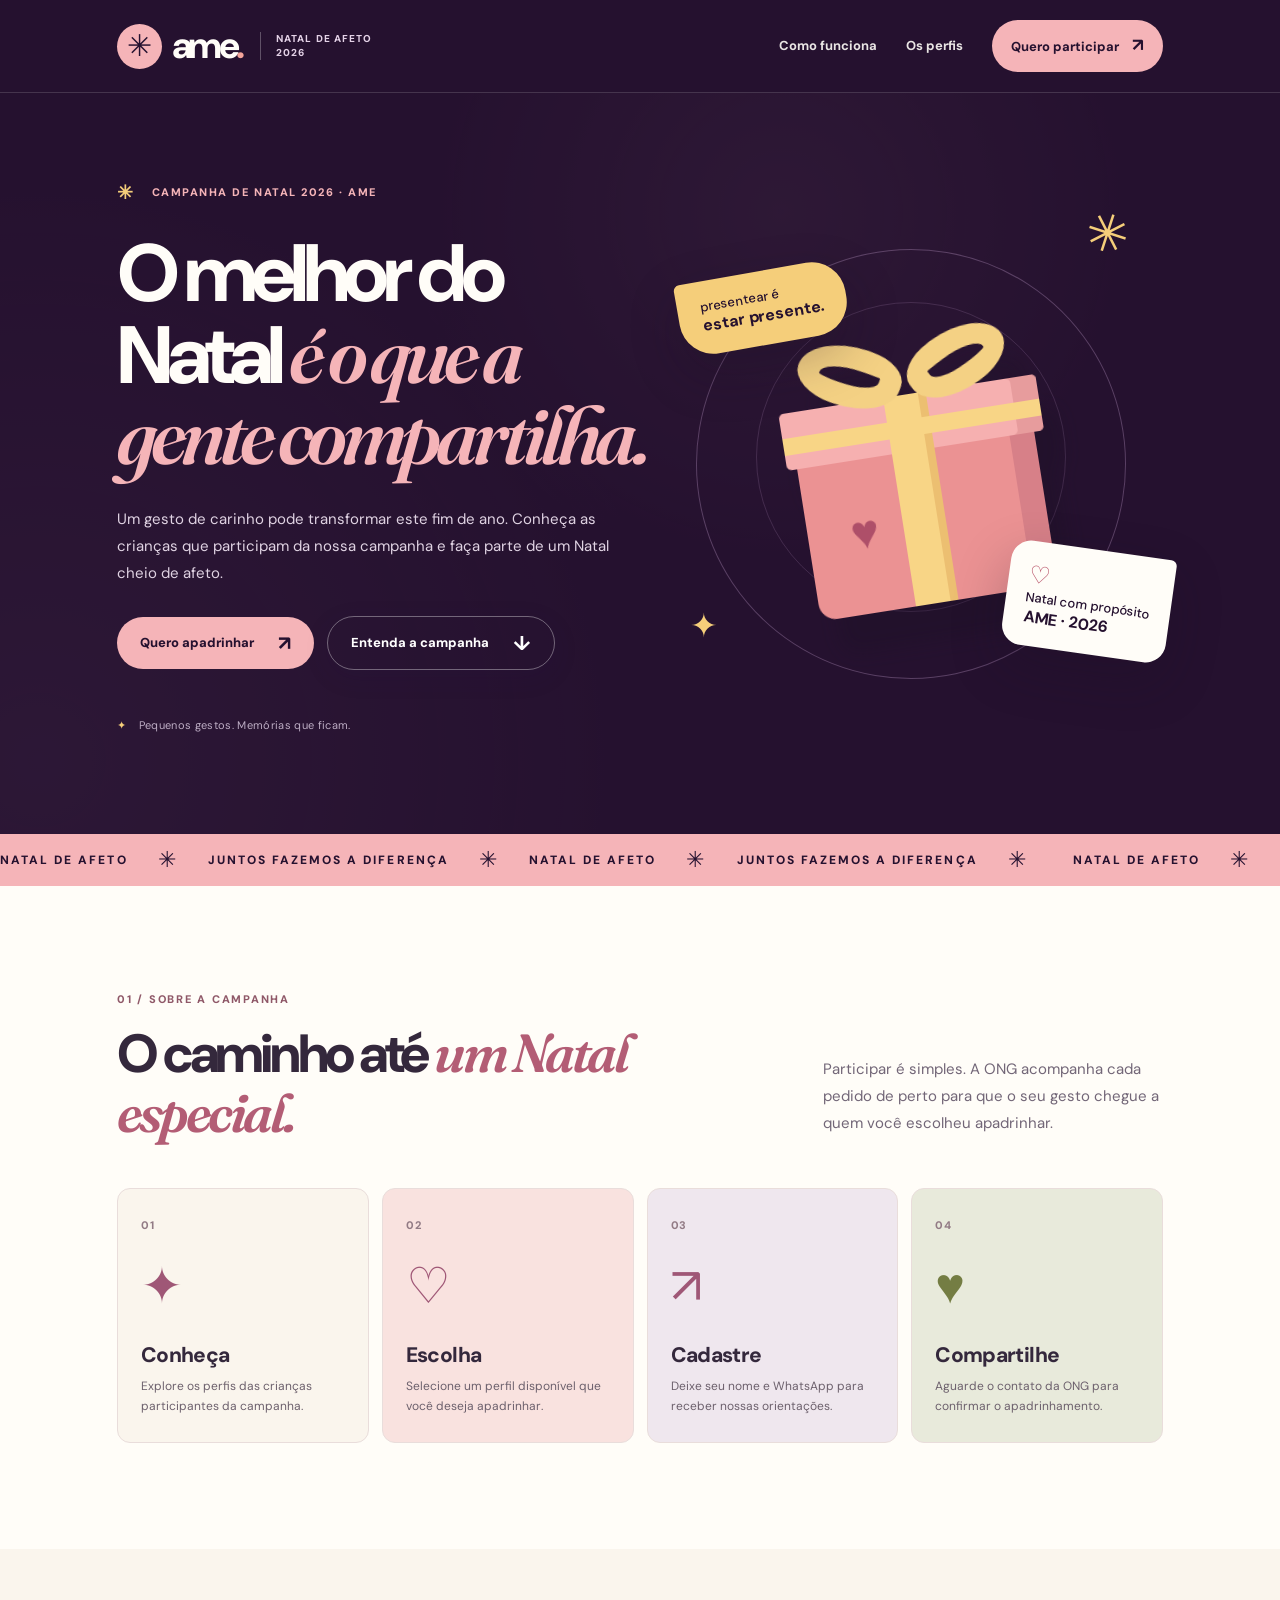
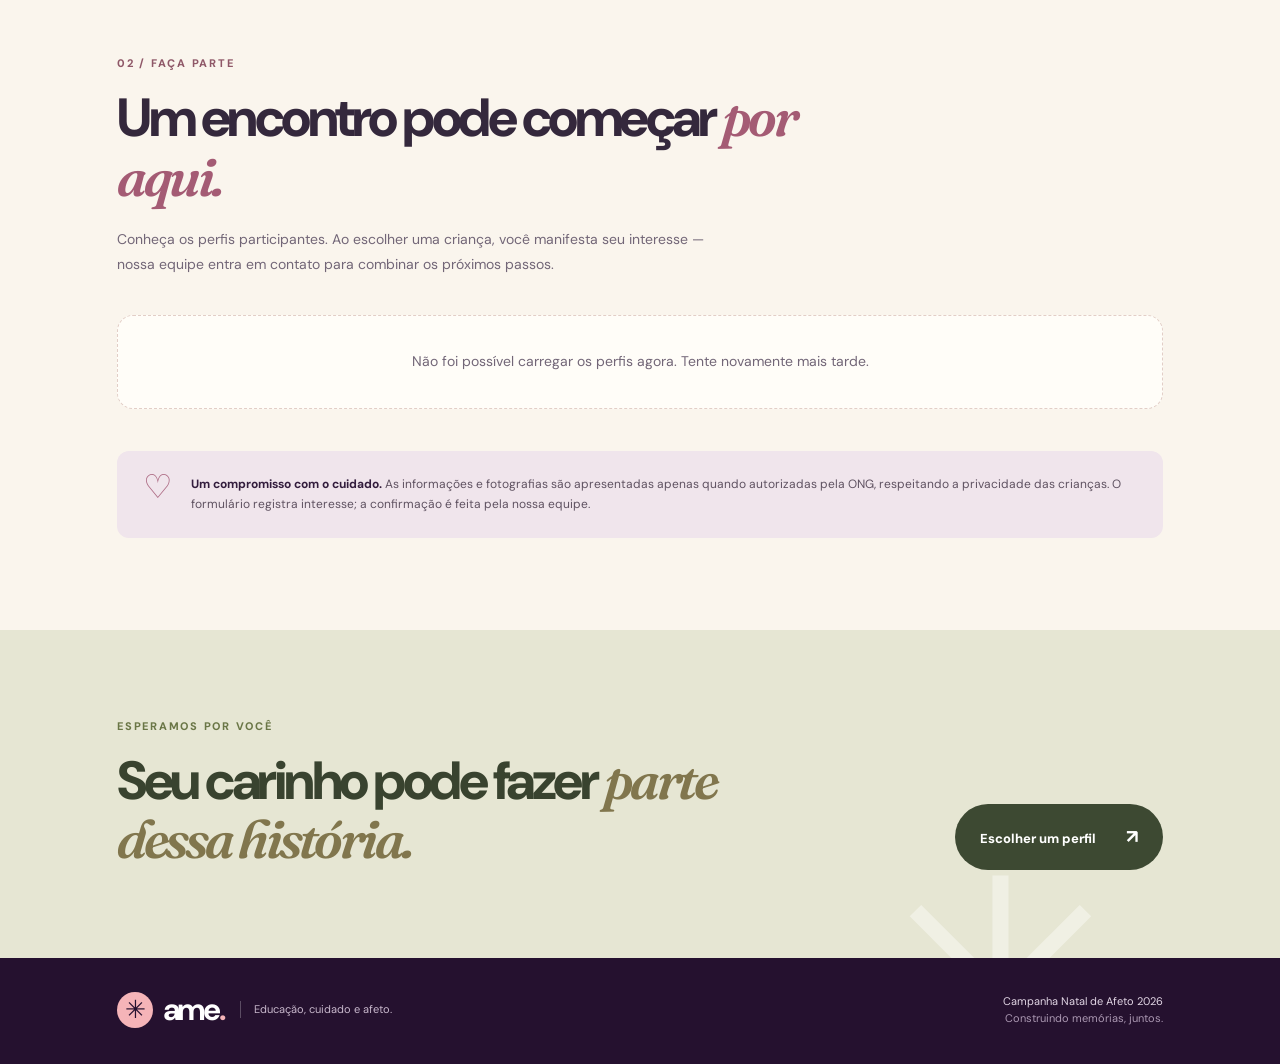
==== index.html @ 9835d344 "Renova visual da campanha de Natal e gestão de apadrinhamentos" ====
<!doctype html>
<html lang="pt-BR">
<head>
  <meta charset="utf-8">
  <meta name="viewport" content="width=device-width,initial-scale=1">
  <meta name="theme-color" content="#321c3c">
  <meta name="description" content="Natal de Afeto 2026 — conheça os perfis disponíveis e manifeste seu interesse em apadrinhar uma criança na campanha da AME.">
  <title>Natal de Afeto 2026 | AME</title>
  <style>
    :root{--purple:#7149a5;--purple-dark:#452577;--rose:#e2a7c4;--ink:#2c2336;--muted:#655e6d;--border:#e9e1ee;--surface:#fff;--bg:#faf7fc;--radius:20px}
    *{box-sizing:border-box} html{scroll-behavior:smooth} body{margin:0;background:var(--bg);color:var(--ink);font:16px/1.55 -apple-system,BlinkMacSystemFont,"Segoe UI",Arial,sans-serif}
    button,input{font:inherit} button{cursor:pointer} :focus-visible{outline:3px solid #f0a5cf;outline-offset:3px} .wrap{max-width:1110px;padding:0 22px;margin:auto}
    [hidden]{display:none!important}.profile-photo{width:100%;height:100%;object-fit:cover}.honeypot{position:absolute!important;left:-10000px!important;width:1px!important;height:1px!important;opacity:0!important}.captcha{margin:12px 0 16px}.consent{display:flex;gap:10px;align-items:flex-start;font-size:.83rem;line-height:1.4;color:var(--muted);margin:10px 0 16px}.consent input{margin-top:3px;accent-color:var(--purple)}.form-message{color:#92382f!important;font-weight:650}.success-message{color:#24613d!important;padding:18px;background:#e9f7ef;border-radius:12px}
    .hero{position:relative;overflow:hidden;color:#fff;background:linear-gradient(115deg,#503083 0%,#744cac 70%,#955fba 100%);padding:54px 0 58px}
    .hero:after{content:"";position:absolute;width:360px;height:360px;right:-110px;top:-130px;border:75px solid #ffffff14;border-radius:50%;pointer-events:none}
    .hero-inner{position:relative;z-index:1;display:flex;align-items:center;justify-content:space-between;gap:24px}
    .hero-copy{max-width:690px}.eyebrow{display:inline-flex;gap:8px;align-items:center;font-size:.82rem;letter-spacing:.08em;text-transform:uppercase;font-weight:750;color:#f2dff8}
    h1{font-size:clamp(2rem,5vw,3.7rem);letter-spacing:-.035em;line-height:1.07;margin:14px 0 20px;font-weight:800}
    .hero p{color:#f1e7f9;max-width:620px;margin:0 0 23px;font-size:1.04rem}
    .hero a{display:inline-block;padding:12px 22px;background:#fff;color:#60358d;text-decoration:none;font-weight:750;border-radius:30px;box-shadow:0 7px 24px #28104723}
    .hero-art{width:185px;height:185px;border:2px solid #ffffff35;flex:none;border-radius:50%;display:grid;place-items:center;background:#ffffff14}
    .hero-art svg{width:92px;height:92px;stroke:#fff;fill:none;stroke-width:1.7;stroke-linecap:round;stroke-linejoin:round}
    main{padding:42px 0 52px}.heading{display:flex;justify-content:space-between;align-items:end;gap:20px;margin-bottom:22px}
    h2{font-size:clamp(1.5rem,3vw,2.05rem);line-height:1.2;letter-spacing:-.025em;margin:0 0 8px}
    .subtitle{color:var(--muted);margin:0;max-width:670px}.stats{display:flex;gap:12px;flex-wrap:wrap}
    .stat{background:#fff;border:1px solid var(--border);padding:12px 17px;border-radius:15px;min-width:97px;text-align:center}
    .stat strong{font-size:1.45rem;line-height:1.2;display:block;color:var(--purple-dark)}.stat span{font-size:.75rem;color:var(--muted)}
    .filters{display:flex;gap:9px;flex-wrap:wrap;align-items:center;padding:0 0 24px}.filter{border:1px solid #ded0e7;color:#5c4c69;background:#fff;border-radius:30px;padding:9px 16px;font-weight:650;font-size:.9rem}
    .filter[aria-pressed="true"]{color:#fff;background:var(--purple);border-color:var(--purple)} .count{margin-left:auto;font-size:.85rem;color:var(--muted)}
    .grid{display:grid;grid-template-columns:repeat(3,minmax(0,1fr));gap:20px}
    .card{background:#fff;border:1px solid var(--border);border-radius:var(--radius);overflow:hidden;box-shadow:0 7px 20px #39224509;display:flex;flex-direction:column}
    .photo{height:190px;position:relative;background:linear-gradient(140deg,#f8e7f2,#e4d8f3);display:grid;place-items:center}
    .photo:nth-child(3n){background:#f5e2ed}
    .photo svg{height:106px;width:106px;stroke:#bea8d5;fill:none;stroke-width:1.2;stroke-linecap:round}
    .photo .placeholder{position:absolute;bottom:12px;left:14px;color:#624880;font-size:.72rem;background:#ffffffda;border-radius:20px;padding:5px 11px}
    .photo .tag{position:absolute;right:12px;top:12px}
    .tag{display:inline-block;font-size:.76rem;font-weight:750;border-radius:22px;padding:5px 11px;background:#e9f7ee;color:#277347}
    .tag.contact{background:#fff0d2;color:#8b620d}.tag.sponsored{background:#efe6f7;color:#6e4893}
    .info{padding:20px;display:flex;flex-direction:column;flex:1}
    .info h3{font-size:1.17rem;margin:0 0 4px}.age{color:var(--muted);font-size:.9rem;margin:0 0 14px}
    .details{display:grid;grid-template-columns:1fr 1fr;gap:10px;border-top:1px solid var(--border);padding:15px 0 18px;font-size:.87rem;color:var(--muted)}
    .details strong{display:block;color:var(--ink);font-size:.96rem}
    .cta{margin-top:auto;border:0;border-radius:12px;background:var(--purple);color:#fff;font-weight:750;padding:12px 14px;text-align:center;width:100%}
    .cta:disabled{background:#ece9ef;color:#817987;cursor:not-allowed}
    .empty{grid-column:1/-1;text-align:center;background:#fff;border:1px dashed #d9c5e4;padding:32px;border-radius:16px;color:var(--muted)}
    .note{margin-top:26px;padding:16px 20px;background:#f3ecf9;border:1px solid #e3d2ef;border-radius:14px;color:#614976;font-size:.9rem}
    footer{text-align:center;color:#746c79;font-size:.83rem;padding:0 0 35px}
    dialog{border:0;border-radius:22px;padding:0;max-width:min(94vw,480px);width:100%;box-shadow:0 26px 80px #1d12294d}
    dialog::backdrop{background:#261d37ad}.modal-body{padding:30px}.modal-head{display:flex;align-items:start;justify-content:space-between;gap:12px}
    .modal-head h2{font-size:1.55rem}.close{border:0;background:#f2edf5;color:#624c73;width:34px;height:34px;border-radius:50%;font-size:1.3rem}
    .modal-body p{color:var(--muted);font-size:.95rem;margin:10px 0 18px}.field{display:block;font-size:.87rem;font-weight:700;margin-bottom:13px}
    .field input{margin-top:5px;display:block;width:100%;border:1px solid #ddd3e4;border-radius:10px;padding:11px 12px;background:#f7f5f8}
    .field input:disabled{cursor:not-allowed}.disclaimer{padding:12px;background:#fff5de;color:#795815;border-radius:9px;font-size:.85rem}
    @media(max-width:850px){.grid{grid-template-columns:repeat(2,minmax(0,1fr))}.heading{align-items:start;flex-direction:column}.hero-art{width:130px;height:130px}.hero-art svg{width:72px;height:72px}}
    @media(max-width:540px){.wrap{padding:0 16px}.hero{padding:42px 0}.hero-art{display:none}.grid{grid-template-columns:1fr;gap:15px}main{padding:30px 0}.photo{height:195px}.filters{gap:7px}.filter{padding:8px 12px;font-size:.82rem}.count{width:100%;margin:0}.stat{flex:1} .modal-body{padding:20px}}
  </style>
  <link rel="preconnect" href="https://fonts.googleapis.com">
  <link rel="preconnect" href="https://fonts.gstatic.com" crossorigin>
  <link href="https://fonts.googleapis.com/css2?family=DM+Sans:wght@400;500;600;700;800&family=Fraunces:opsz,wght,SOFT,WONK@9..144,600,20,1;9..144,700,20,1&display=swap" rel="stylesheet">
  <link rel="stylesheet" href="./styles/campaign.css">
</head>
<body>
  <nav class="site-nav" aria-label="Navegação da campanha">
    <div class="wrap nav-inner">
      <a class="brand-link" href="#inicio" aria-label="AME — início da campanha"><span class="brand-symbol" aria-hidden="true">✳</span><span class="brand-wordmark">ame<span class="brand-dot">.</span></span><span class="brand-caption">Natal de Afeto<br>2026</span></a>
      <div class="nav-links"><a href="#como-funciona">Como funciona</a><a href="#perfis">Os perfis</a><a class="nav-action" href="#perfis">Quero participar <span aria-hidden="true">↗</span></a></div>
    </div>
  </nav>
  <header class="hero" id="inicio">
    <div class="wrap hero-inner">
      <div class="hero-copy">
        <span class="eyebrow"><span class="eyebrow-star" aria-hidden="true">✳</span> Campanha de Natal 2026 · AME</span>
        <h1>O melhor do Natal <em>é o que a gente compartilha.</em></h1>
        <p>Um gesto de carinho pode transformar este fim de ano. Conheça as crianças que participam da nossa campanha e faça parte de um Natal cheio de afeto.</p>
        <div class="hero-actions"><a class="hero-primary" href="#perfis">Quero apadrinhar <span aria-hidden="true">↗</span></a><a class="hero-secondary" href="#como-funciona">Entenda a campanha <span aria-hidden="true">↓</span></a></div>
        <div class="hero-caption"><span class="sparkle" aria-hidden="true">✦</span> Pequenos gestos. Memórias que ficam.</div>
      </div>
      <div class="hero-scene" aria-hidden="true">
        <div class="orbit orbit-one"></div><div class="orbit orbit-two"></div>
        <span class="scene-star star-one">✳</span><span class="scene-star star-two">✦</span><span class="scene-star star-three">✳</span>
        <div class="scene-sticker sticker-top">presentear é<br><strong>estar presente.</strong></div>
        <div class="gift"><div class="gift-lid"></div><div class="gift-box"></div><div class="gift-ribbon-vertical"></div><div class="gift-ribbon-horizontal"></div><div class="gift-bow bow-left"></div><div class="gift-bow bow-right"></div><div class="gift-heart">♥</div></div>
        <div class="scene-sticker sticker-bottom"><span>♡</span> Natal com propósito<br><strong>AME · 2026</strong></div>
      </div>
    </div>
  </header>

  <div class="ribbon" aria-label="Natal de afeto — juntos fazemos a diferença"><div class="ribbon-track" aria-hidden="true"><span>NATAL DE AFETO <b>✳</b> JUNTOS FAZEMOS A DIFERENÇA <b>✳</b> NATAL DE AFETO <b>✳</b> JUNTOS FAZEMOS A DIFERENÇA <b>✳</b></span><span>NATAL DE AFETO <b>✳</b> JUNTOS FAZEMOS A DIFERENÇA <b>✳</b> NATAL DE AFETO <b>✳</b> JUNTOS FAZEMOS A DIFERENÇA <b>✳</b></span></div></div>

  <section class="how-section" id="como-funciona" aria-labelledby="how-title">
    <div class="wrap">
      <div class="how-head"><div><span class="section-kicker">01 / SOBRE A CAMPANHA</span><h2 id="how-title">O caminho até <em>um Natal especial.</em></h2></div><p>Participar é simples. A ONG acompanha cada pedido de perto para que o seu gesto chegue a quem você escolheu apadrinhar.</p></div>
      <div class="steps">
        <article class="step"><span class="step-num">01</span><span class="step-illustration" aria-hidden="true">✦</span><h3>Conheça</h3><p>Explore os perfis das crianças participantes da campanha.</p></article>
        <article class="step"><span class="step-num">02</span><span class="step-illustration" aria-hidden="true">♡</span><h3>Escolha</h3><p>Selecione um perfil disponível que você deseja apadrinhar.</p></article>
        <article class="step"><span class="step-num">03</span><span class="step-illustration" aria-hidden="true">↗</span><h3>Cadastre</h3><p>Deixe seu nome e WhatsApp para receber nossas orientações.</p></article>
        <article class="step"><span class="step-num">04</span><span class="step-illustration" aria-hidden="true">♥</span><h3>Compartilhe</h3><p>Aguarde o contato da ONG para confirmar o apadrinhamento.</p></article>
      </div>
    </div>
  </section>

  <main class="gallery-section" id="perfis">
    <div class="wrap">
    <span class="section-kicker">02 / FAÇA PARTE</span>
    <div class="heading">
      <div>
        <h2>Um encontro pode começar <em>por aqui.</em></h2>
        <p class="subtitle">Conheça os perfis participantes. Ao escolher uma criança, você manifesta seu interesse — nossa equipe entra em contato para combinar os próximos passos.</p>
      </div>
      <div class="stats" id="stats" aria-label="Resumo dos perfis" hidden>
        <div class="stat"><strong id="total">0</strong><span>Perfis</span></div>
        <div class="stat"><strong id="available">0</strong><span>Disponíveis</span></div>
        <div class="stat"><strong id="sponsored">0</strong><span>Apadrinhados</span></div>
      </div>
    </div>
    <nav class="filters" id="filters" aria-label="Filtrar perfis" hidden>
      <button class="filter" type="button" data-filter="todos" aria-pressed="true">Todos</button>
      <button class="filter" type="button" data-filter="disponivel" aria-pressed="false">Disponíveis</button>
      <button class="filter" type="button" data-filter="em_contato" aria-pressed="false">Em contato</button>
      <button class="filter" type="button" data-filter="confirmado" aria-pressed="false">Apadrinhados</button>
      <span class="count" id="result-count" aria-live="polite"></span>
    </nav>
    <div id="status-area" class="empty" role="status" aria-live="polite">Estamos organizando os perfis para a campanha de apadrinhamento.</div>
    <div class="grid" id="cards" aria-live="polite"></div>
    <div class="note"><span class="note-icon" aria-hidden="true">♡</span><div><strong>Um compromisso com o cuidado.</strong><span> As informações e fotografias são apresentadas apenas quando autorizadas pela ONG, respeitando a privacidade das crianças. O formulário registra interesse; a confirmação é feita pela nossa equipe.</span></div></div>
    </div>
  </main>
  <section class="closing"><div class="wrap closing-inner"><div><span class="section-kicker">ESPERAMOS POR VOCÊ</span><h2>Seu carinho pode fazer <em>parte dessa história.</em></h2></div><a href="#perfis">Escolher um perfil <span aria-hidden="true">↗</span></a></div><span class="closing-star" aria-hidden="true">✳</span></section>
  <footer><div class="wrap footer-inner"><div class="footer-brand"><span class="brand-symbol" aria-hidden="true">✳</span><strong>ame<span>.</span></strong><small>Educação, cuidado e afeto.</small></div><p>Campanha Natal de Afeto 2026<br><span>Construindo memórias, juntos.</span></p></div></footer>

  <dialog id="interest" aria-labelledby="dialog-title">
    <form class="modal-body" id="form-interest">
      <div class="modal-head">
        <h2 id="dialog-title">Quero apadrinhar</h2>
        <button type="button" class="close" id="close-dialog" aria-label="Fechar">×</button>
      </div>
      <p id="chosen-profile"></p>
      <p class="modal-instruction">Deixe seus dados para que nossa equipe converse com você sobre os próximos passos. É rapidinho!</p>
      <label class="field">Nome completo
        <input id="field-name" name="nome" type="text" maxlength="120" autocomplete="name" required>
      </label>
      <label class="field">WhatsApp com DDD
        <input id="field-phone" name="telefone" type="tel" maxlength="22" autocomplete="tel" placeholder="(00) 00000-0000" required>
      </label>
      <label class="consent">
        <input id="field-consent" type="checkbox" required>
        <span>Autorizo a ONG a utilizar meus dados de contato exclusivamente para dar continuidade ao meu interesse no apadrinhamento, conforme o aviso de privacidade da campanha.</span>
      </label>
      <input type="text" id="field-trap" name="website" class="honeypot" tabindex="-1" autocomplete="off" aria-hidden="true">
      <div id="turnstile-container" class="captcha" aria-label="Verificação de segurança"></div>
      <p class="form-message" id="form-message" role="status" aria-live="polite"></p>
      <button class="cta" type="submit" id="submit-interest">Registrar meu interesse <span aria-hidden="true">↗</span></button>
    </form>
  </dialog>
  <script src="./js/config.js"></script>
  <script src="https://challenges.cloudflare.com/turnstile/v0/api.js?render=explicit" async defer></script>
  <script>
    'use strict';
    const config=window.CAMPANHA_CONFIG || {};
    const endpoint=config.publicEndpointEnabled===true && typeof config.publicEndpoint==='string' ?
      config.publicEndpoint : null;
    const categories={disponivel:'Disponível',em_contato:'Em contato',confirmado:'Apadrinhado'};
    const cards=document.getElementById('cards');
    const statusArea=document.getElementById('status-area');
    const dialog=document.getElementById('interest');
    const form=document.getElementById('form-interest');
    const formMessage=document.getElementById('form-message');
    let perfis=[];
    let selectedProfile=null;
    let activeFilter='todos';
    let captchaToken='';
    let captchaWidgetId=null;
    function prepareCaptcha(){
      if(!config.turnstileSiteKey || !window.turnstile){
        formMessage.textContent='A validação de segurança está em preparação. Tente novamente mais tarde.';
        return;
      }
      captchaToken='';
      if(captchaWidgetId!==null){
        window.turnstile.reset(captchaWidgetId);
        return;
      }
      captchaWidgetId=window.turnstile.render('#turnstile-container',{
        sitekey:config.turnstileSiteKey,
        action:'apadrinhar',
        callback:function(token){captchaToken=token;formMessage.textContent='';},
        'expired-callback':function(){captchaToken='';},
        'error-callback':function(){captchaToken='';}
      });
    }
    const silhouette='<svg viewBox="0 0 100 100" aria-hidden="true"><circle cx="50" cy="33" r="17"></circle><path d="M18 88c1-20 13-33 32-33s31 13 32 33"></path></svg>';

    function showStatus(message){
      statusArea.textContent=message;
      statusArea.hidden=false;
    }
    function makeElement(tag, className, text){
      const el=document.createElement(tag);
      if(className)el.className=className;
      if(text!==undefined)el.textContent=String(text);
      return el;
    }
    function makeCard(profile){
      const card=makeElement('article','card');
      const image=makeElement('div','photo');
      if(profile.foto_url && /^https:\/\//.test(profile.foto_url)){
        const img=document.createElement('img');
        img.src=profile.foto_url;
        img.alt='Imagem autorizada do '+(profile.nome_exibicao||'perfil');
        img.loading='lazy';
        img.referrerPolicy='no-referrer';
        img.className='profile-photo';
        img.addEventListener('error',function(){img.remove(); image.insertAdjacentHTML('afterbegin',silhouette);});
        image.appendChild(img);
      }else{
        image.innerHTML=silhouette;
      }
      const status=makeElement('span','tag '+(profile.situacao==='em_contato'?'contact':profile.situacao==='confirmado'?'sponsored':''),categories[profile.situacao]);
      image.appendChild(status);
      const content=makeElement('div','info');
      content.appendChild(makeElement('h3','',profile.nome_exibicao || 'Perfil '+profile.codigo));
      content.appendChild(makeElement('p','age',profile.idade+' anos'));
      const details=makeElement('div','details');
      const roupa=makeElement('div','','Roupa');
      roupa.appendChild(makeElement('strong','','Tamanho '+profile.tamanho_roupa));
      const calcado=makeElement('div','','Calçado');
      calcado.appendChild(makeElement('strong','','Nº '+profile.tamanho_calcado));
      details.append(roupa,calcado);
      content.appendChild(details);
      const button=makeElement('button','cta',profile.situacao==='disponivel'?'Quero apadrinhar':'Indisponível no momento');
      button.type='button';
      if(profile.situacao==='disponivel' && !config.submissionsEnabled){button.textContent='Apadrinhamento em breve';}
      button.disabled=profile.situacao!=='disponivel' || !config.submissionsEnabled;
      button.addEventListener('click',function(){
        selectedProfile=profile;
        document.getElementById('chosen-profile').textContent='Você selecionou '+(profile.nome_exibicao || 'o perfil '+profile.codigo)+'.';
        form.reset();
        formMessage.textContent='';
        formMessage.classList.remove('success-message');
        const submit=document.getElementById('submit-interest');
        submit.disabled=false;
        submit.textContent='Enviar interesse';
        dialog.showModal();
        prepareCaptcha();
      });
      content.appendChild(button);
      card.append(image,content);
      return card;
    }
    function render(){
      cards.replaceChildren();
      const visible=activeFilter==='todos'?perfis:perfis.filter(function(profile){return profile.situacao===activeFilter;});
      visible.forEach(function(profile){cards.appendChild(makeCard(profile));});
      if(!visible.length)cards.appendChild(makeElement('p','empty','Nenhum perfil encontrado nesta categoria.'));
      document.getElementById('result-count').textContent=visible.length+' perfil(is) exibido(s)';
    }
    async function loadProfiles(){
      if(!endpoint){
        showStatus('Estamos organizando os perfis para a campanha de apadrinhamento.');
        return;
      }
      showStatus('Carregando perfis disponíveis...');
      try{
        const response=await fetch(endpoint,{method:'GET',cache:'no-store',credentials:'omit'});
        if(!response.ok)throw Error('Servidor indisponível');
        const payload=await response.json();
        if(!payload || !Array.isArray(payload.perfis))throw Error('Resposta inválida');
        perfis=payload.perfis.filter(function(profile){
          return profile && typeof profile.id==='string' && categories[profile.situacao] &&
            Number.isInteger(profile.idade) && profile.idade>=0 && profile.idade<19;
        });
        if(!perfis.length){
          document.getElementById('stats').hidden=true;
          document.getElementById('filters').hidden=true;
          cards.replaceChildren();
          showStatus('Estamos preparando os perfis para apadrinhamento. Em breve você poderá conhecer as crianças participantes.');
          return;
        }
        document.getElementById('total').textContent=perfis.length;
        document.getElementById('available').textContent=perfis.filter(p=>p.situacao==='disponivel').length;
        document.getElementById('sponsored').textContent=perfis.filter(p=>p.situacao==='confirmado').length;
        document.getElementById('stats').hidden=false;
        document.getElementById('filters').hidden=false;
        statusArea.hidden=true;
        render();
      }catch(err){
        console.error('Falha ao carregar a campanha',err);
        showStatus('Não foi possível carregar os perfis agora. Tente novamente mais tarde.');
      }
    }
    document.querySelectorAll('[data-filter]').forEach(function(button){
      button.addEventListener('click',function(){
        activeFilter=button.dataset.filter;
        document.querySelectorAll('[data-filter]').forEach(b=>b.setAttribute('aria-pressed',String(b===button)));
        render();
      });
    });
    document.getElementById('close-dialog').addEventListener('click',function(){dialog.close();});
    dialog.addEventListener('click',function(event){if(event.target===dialog)dialog.close();});
    form.addEventListener('submit',async function(event){
      event.preventDefault();
      if(!selectedProfile || !endpoint || config.submissionsEnabled!==true || !form.reportValidity())return;
      const nome=document.getElementById('field-name').value.trim();
      const telefone=document.getElementById('field-phone').value.trim();
      const email='';
      if(!captchaToken){formMessage.textContent='Conclua a verificação de segurança antes de enviar.';return;}
      if(nome.length<3 || telefone.replace(/\D/g,'').length<10 || !document.getElementById('field-consent').checked){
        formMessage.textContent='Confira seu nome, telefone e a autorização de contato.';
        return;
      }
      const submit=document.getElementById('submit-interest');
      submit.disabled=true;
      submit.textContent='Enviando...';
      formMessage.textContent='';
      try{
        const response=await fetch(endpoint,{
          method:'POST',headers:{'Content-Type':'application/json'},
          credentials:'omit',
          body:JSON.stringify({acao:'solicitar',crianca_id:selectedProfile.id,nome,telefone,email,autorizou_contato:true,turnstile_token:captchaToken,website:document.getElementById('field-trap').value})
        });
        const result=await response.json();
        if(!response.ok || result.sucesso!==true){
          throw Error(result.mensagem || 'Não foi possível enviar a solicitação.');
        }
        form.reset();
        formMessage.classList.add('success-message');
        formMessage.textContent='Recebemos seu interesse! A equipe da ONG entrará em contato pelo telefone informado.';
        selectedProfile=null;
        await loadProfiles();
      }catch(error){
        captchaToken='';
        if(captchaWidgetId!==null && window.turnstile)window.turnstile.reset(captchaWidgetId);
        formMessage.textContent=error.message || 'Não foi possível enviar sua solicitação. Tente novamente.';
      }finally{
        submit.disabled=selectedProfile===null;
        submit.textContent=selectedProfile===null?'Solicitação enviada':'Enviar interesse';
      }
    });
    loadProfiles();
  </script>
</body>
</html>
---- styles/campaign.css ----
/* Natal de Afeto — visual público. A lógica de cadastro permanece no HTML. */
:root {
  --plum: #331d3d;
  --plum-deep: #25112f;
  --cream: #faf5ed;
  --paper: #fffdf8;
  --pink: #f5b4b8;
  --coral: #f4a49a;
  --gold: #f5ce7a;
  --olive: #a9ac74;
  --ink: #34283c;
  --muted: #726677;
  --border: #e7dcd8;
  --purple: #674783;
}
* { box-sizing: border-box; }
html { scroll-behavior: smooth; scroll-padding-top: 90px; }
body { background: var(--cream); color: var(--ink); font-family: 'DM Sans', Arial, sans-serif; font-size: 16px; line-height: 1.55; }
body:has(dialog[open]) { overflow: hidden; }
a { color: inherit; }
.wrap { width: min(100%, 1240px); margin-inline: auto; padding-inline: 32px; }
:focus-visible { outline: 3px solid var(--coral); outline-offset: 4px; }
[hidden] { display: none !important; }

.site-nav { background: var(--plum-deep); color: var(--paper); border-bottom: 1px solid #ffffff25; }
.nav-inner { min-height: 92px; display: flex; justify-content: space-between; align-items: center; gap: 20px; }
.brand-link { text-decoration: none; display: flex; align-items: center; gap: 10px; }
.brand-symbol { width: 45px; height: 45px; border-radius: 50%; background: var(--pink); color: var(--plum-deep); display: grid; place-items: center; font-size: 30px; line-height: 1; flex: none; }
.brand-wordmark { color: var(--paper); font-size: 37px; font-weight: 800; line-height: .85; letter-spacing: -.095em; }
.brand-dot { color: var(--coral); }
.brand-caption { border-left: 1px solid #ffffff45; margin-left: 8px; padding-left: 15px; font-size: 10px; font-weight: 800; line-height: 1.4; letter-spacing: .11em; text-transform: uppercase; color: #e4d2e7; }
.nav-links { display: flex; gap: 29px; align-items: center; font-size: 13px; font-weight: 700; }
.nav-links a { text-decoration: none; opacity: .9; transition: opacity .2s; }
.nav-links a:hover { opacity: 1; }
.nav-links .nav-action { border-radius: 100px; background: var(--pink); color: var(--plum-deep); padding: 12px 19px; opacity: 1; }
.nav-action span { padding-left: 10px; font-size: 18px; }

.hero { background: var(--plum-deep); color: var(--paper); padding: 0; min-height: 595px; isolation: isolate; }
.hero::after { display: none; }
.hero::before { position: absolute; content: ''; inset: 0; pointer-events: none; opacity: .3; background: radial-gradient(circle at 61% 16%, #a77c933b, transparent 37%), radial-gradient(circle at 3% 90%, #76577a50, transparent 45%); }
.hero-inner { display: grid; grid-template-columns: 1.06fr .94fr; gap: 14px; min-height: 595px; padding-block: 65px 80px; }
.hero-copy { max-width: 670px; padding-block: 20px; }
.eyebrow { font-family: 'DM Sans', Arial, sans-serif; letter-spacing: .14em; color: var(--pink); font-weight: 800; font-size: 11px; }
.eyebrow-star { font-size: 19px; color: var(--gold); margin-right: 9px; vertical-align: -1px; }
.hero h1 { max-width: 680px; font-size: clamp(3.8rem, 6.35vw, 6.9rem); letter-spacing: -.075em; line-height: .99; font-weight: 800; margin: 26px 0 29px; }
.hero h1 em, .how-head h2 em, .heading h2 em, .closing h2 em { font-family: 'Fraunces', Georgia, serif; font-weight: 600; letter-spacing: -.065em; }
.hero h1 em { display: inline; color: var(--pink); }
.hero p { max-width: 500px; font-size: 15px; line-height: 1.8; color: #e0d3e3; margin-bottom: 29px; }
.hero-actions { display: flex; gap: 13px; align-items: center; flex-wrap: wrap; }
.hero-actions a { display: inline-flex; align-items: center; justify-content: space-between; gap: 24px; border-radius: 100px; font-size: 13px; font-weight: 800; text-decoration: none; padding: 16px 23px; }
.hero-actions .hero-primary { background: var(--pink); color: var(--plum-deep); box-shadow: none; }
.hero-actions .hero-secondary { background: transparent; color: white; border: 1px solid #ffffff5a; }
.hero-actions a span { font-size: 20px; line-height: .7; }
.hero-caption { margin-top: 47px; font-size: 11px; letter-spacing: .03em; color: #bdadc4; }
.sparkle { color: var(--gold); margin-right: 9px; }
.hero-scene { position: relative; height: 475px; width: min(100%, 500px); margin: 0 auto; align-self: center; }
.orbit { position: absolute; border: 1px solid #b08cba60; border-radius: 50%; aspect-ratio: 1; }
.orbit-one { width: 430px; top: 31px; left: 18px; transform: rotate(-12deg); }
.orbit-two { width: 310px; top: 84px; left: 78px; border-color: #b08cba35; }
.scene-star { position: absolute; color: var(--gold); line-height: 1; }
.star-one { font-size: 52px; top: -10px; right: 34px; transform: rotate(18deg); }
.star-two { font-size: 33px; bottom: 51px; left: 12px; }
.star-three { font-size: 28px; bottom: 68px; right: 36px; color: var(--pink); }
.scene-sticker { position: absolute; z-index: 4; font-size: 13px; font-weight: 500; line-height: 1.3; color: var(--plum-deep); box-shadow: 0 20px 50px #1a0e2440; }
.scene-sticker strong { font-size: 16px; }
.sticker-top { top: 53px; left: 0; background: var(--gold); padding: 18px 23px; transform: rotate(-10deg); border-radius: 6px 34px 34px 34px; }
.sticker-bottom { bottom: 40px; right: -8px; background: var(--paper); padding: 18px 20px; border-radius: 20px 6px 20px 20px; transform: rotate(8deg); }
.sticker-bottom span { font-size: 24px; color: #b75167; display: block; }
.gift { width: 245px; height: 267px; position: absolute; left: 50%; top: 50%; transform: translate(-50%, -43%) rotate(-9deg); filter: drop-shadow(16px 37px 10px #180e2040); }
.gift-box { position: absolute; width: 240px; height: 184px; left: 2px; top: 79px; background: #eb9293; border-radius: 5px 5px 17px 17px; box-shadow: inset -25px 0 #d78088; }
.gift-lid { position: absolute; height: 57px; width: 260px; left: -8px; top: 52px; background: #f6b0b0; border-radius: 5px; z-index: 2; box-shadow: inset -26px 0 #e79c9d; }
.gift-ribbon-vertical { position: absolute; z-index: 3; top: 52px; bottom: 4px; width: 43px; left: 98px; background: #f8d586; box-shadow: inset -8px 0 #ecbf71; }
.gift-ribbon-horizontal { position: absolute; z-index: 3; top: 77px; left: -8px; width: 260px; height: 17px; background: #f8d586; }
.gift-bow { z-index: 4; position: absolute; width: 104px; height: 61px; top: -5px; border: 22px solid #f4d184; border-radius: 80% 50% 75% 55%; }
.bow-left { left: 16px; transform: rotate(28deg); }.bow-right { left: 124px; transform: rotate(-28deg) scaleX(-1); }
.gift-heart { position: absolute; z-index: 5; left: 45px; top: 145px; font-size: 48px; color: #ae4f69; }

.ribbon { height: 52px; background: var(--pink); color: var(--plum-deep); overflow: hidden; display: flex; align-items: center; }
.ribbon-track { display: flex; white-space: nowrap; animation: move-ribbon 32s linear infinite; width: max-content; font-weight: 800; font-size: 12px; letter-spacing: .17em; }
.ribbon-track span { padding-right: 20px; }.ribbon-track b { font-size: 22px; vertical-align: -3px; font-weight: 400; padding: 0 25px; }
@keyframes move-ribbon { to { transform: translateX(-50%); } }

.section-kicker { display: inline-block; font-size: 11px; font-weight: 800; letter-spacing: .16em; color: #8f5868; text-transform: uppercase; margin-bottom: 16px; }
.how-section { padding-block: 100px 106px; background: var(--paper); }
.how-head { display: grid; grid-template-columns: 1fr 340px; gap: 70px; align-items: end; margin-bottom: 45px; }
.how-head h2, .heading h2, .closing h2 { font-size: clamp(2.55rem,4.2vw,4.75rem); font-weight: 800; letter-spacing: -.065em; line-height: 1.07; margin: 0; }
.how-head h2 { max-width: 700px; }.how-head h2 em { color: #b35d75; }
.how-head p { margin: 0 0 6px; color: var(--muted); font-size: 15px; line-height: 1.8; }
.steps { display: grid; grid-template-columns: repeat(4,1fr); gap: 13px; }
.step { border: 1px solid #e9dddb; border-radius: 13px; background: var(--cream); min-height: 255px; padding: 23px; position: relative; }
.step:nth-child(2) { background: #f9e2df; }.step:nth-child(3) { background: #efe7ee; }.step:nth-child(4) { background: #e8eadb; }
.step-num { font-size: 11px; font-weight: 800; letter-spacing: .09em; color: #927b85; }.step-illustration { font-size: 50px; display: block; height: 91px; margin-top: 11px; color: #9f5776; }
.step:nth-child(4) .step-illustration { color: #747d43; }
.step h3 { font-size: 21px; font-weight: 800; margin: 0 0 6px; letter-spacing: -.03em; }.step p { margin: 0; font-size: 12px; line-height: 1.65; color: #6c606c; }

.gallery-section { padding: 101px 0 92px; background: var(--cream); }
.heading { margin-bottom: 39px; align-items: end; }
.heading h2 { max-width: 680px; }.heading h2 em { color: #a45b74; }.heading .subtitle { font-size: 14px; line-height: 1.75; max-width: 590px; margin-top: 20px; color: var(--muted); }
.stats { gap: 8px; flex: none; }.stat { min-width: 99px; background: #fffcf7; border-color: #e4d8d3; padding: 14px 17px; border-radius: 12px; }.stat strong { color: var(--plum); font-family: 'Fraunces', Georgia, serif; font-size: 30px; line-height: 1.1; }.stat span { font-size: 10px; text-transform: uppercase; letter-spacing: .07em; font-weight: 700; }
.filters { gap: 8px; border-bottom: 1px solid #dfd3ce; padding-bottom: 22px; margin-bottom: 26px; }.filter { border: 1px solid #e2d7d3; background: #fffdf7; color: var(--ink); font-size: 12px; padding: 11px 17px; font-weight: 800; }.filter[aria-pressed="true"] { background: var(--plum); border-color: var(--plum); }.filter:hover { border-color: #a98ba5; }
.count { font-size: 12px; }
.grid { grid-template-columns: repeat(3,minmax(0,1fr)); gap: 23px; }
.card { border-radius: 15px; border: 1px solid #e9ddd7; background: var(--paper); box-shadow: none; transition: transform .2s ease,box-shadow .2s ease; }
.card:hover { transform: translateY(-4px); box-shadow: 0 17px 35px #4b2b3816; }
.photo { height: 280px; background: linear-gradient(135deg,#e8dee7,#f5c9c7); overflow: hidden; }.photo::after { content: '✳'; position: absolute; bottom: -67px; right: -17px; font-size: 240px; color: #ffffff30; z-index: 0; line-height: 1; }.photo > svg { position: relative; z-index: 1; stroke: #b695b2; }.photo .profile-photo { position: relative; z-index: 1; object-position: center 35%; }.photo .tag { z-index: 2; right: 15px; top: 15px; }
.tag { font-size: 10px; font-weight: 800; letter-spacing: .03em; padding: 8px 12px; border-radius: 100px; }.tag.contact { background: #ffecc6; color: #805b1f; }.tag.sponsored { background: #e9ddef; color: #553166; }
.info { padding: 23px 25px 25px; }.info h3 { font-size: 23px; font-weight: 800; letter-spacing: -.04em; margin-bottom: 0; }.age { font-size: 12px; margin-bottom: 16px; }.details { gap: 12px; font-size: 11px; padding-block: 17px 21px; }.details strong { font-size: 14px; font-weight: 800; }
.cta { background: var(--plum); color: white; border-radius: 8px; padding: 15px 14px; font-size: 13px; letter-spacing: .01em; transition: background .2s; }.cta:not(:disabled):hover { background: #54305d; }.cta:disabled { background: #ece5e4; color: #938b92; }
.empty { border-color: #e2cec7; background: var(--paper); padding: 35px; font-size: 14px; }
.note { display: flex; align-items: flex-start; gap: 18px; margin-top: 42px; background: #f0e5ec; color: #5f5261; border: 0; border-radius: 12px; padding: 23px 26px; font-size: 12px; line-height: 1.7; }.note strong { color: var(--plum); }.note-icon { font-size: 33px; line-height: .8; color: #ad6b84; }

.closing { position: relative; overflow: hidden; background: #e6e6d3; padding: 83px 0 88px; }.closing-inner { display: flex; justify-content: space-between; gap: 35px; align-items: end; position: relative; z-index: 1; }.closing h2 { max-width: 720px; color: #39432f; }.closing h2 em { color: #81764d; }.closing .section-kicker { color: #6a7646; }.closing a { white-space: nowrap; background: #3d4932; color: #fff; border-radius: 100px; padding: 18px 25px; font-size: 13px; font-weight: 800; text-decoration: none; }.closing a span { margin-left: 27px; font-size: 19px; }.closing-star { position: absolute; font-size: 330px; color: #ffffff63; bottom: -211px; right: 11%; line-height: 1; }
footer { background: var(--plum-deep); color: white; padding: 34px 0 36px; text-align: left; }.footer-inner { display: flex; justify-content: space-between; align-items: center; gap: 30px; }.footer-brand { display: flex; align-items: center; gap: 10px; }.footer-brand .brand-symbol { width: 36px; height: 36px; font-size: 25px; }.footer-brand strong { font-size: 31px; line-height: 1; letter-spacing: -.09em; }.footer-brand strong span { color: var(--pink); }.footer-brand small { border-left: 1px solid #ffffff40; padding-left: 13px; margin-left: 7px; color: #c8b8cc; }.footer-inner p { font-size: 11px; margin: 0; color: #e2d6e5; text-align: right; }.footer-inner p span { color: #ab98b2; }

dialog { border-radius: 20px; background: var(--paper); width: min(94vw,475px); box-shadow: 0 35px 120px #160a20a8; }.modal-body { padding: 35px 36px; }.modal-head h2 { font-size: 32px; font-weight: 800; letter-spacing: -.055em; }.close { background: #f3e8ec; color: var(--plum); }.modal-body p { font-size: 13px; line-height: 1.6; }.modal-body .modal-instruction { margin-top: -7px; color: #807383; }.field { font-size: 12px; color: var(--plum); }.field input { border-radius: 8px; background: white; border-color: #e0d5d7; padding: 13px; }.field input:focus { border-color: #a47499; outline: 2px solid #ead1de; }.consent { font-size: 11px; line-height: 1.6; }.modal-body .cta { margin-top: 10px; }.modal-body .cta span { margin-left: 10px; }
.success-message { background: #e7f2e2; color: #2f6140 !important; }

@media (max-width: 1050px) { .hero h1 { font-size: clamp(3.5rem,6vw,5.6rem); }.hero-inner { grid-template-columns: 1.08fr .92fr; }.hero-scene { transform: scale(.85); transform-origin: center; margin-inline: -30px; }.how-head { grid-template-columns: 1fr 300px; gap: 30px; }.steps { gap: 10px; }.step { padding: 19px; }.grid { gap: 15px; } }
@media (max-width: 800px) { .nav-links a:not(.nav-action) { display: none; }.hero-inner { grid-template-columns: 1fr; min-height: 0; padding-block: 54px 40px; }.hero-copy { max-width: 630px; }.hero h1 { font-size: clamp(3.5rem,10vw,6rem); }.hero-scene { height: 320px; transform: scale(.65); transform-origin: 50% 0; margin: 0 auto -105px; }.how-head { grid-template-columns: 1fr; gap: 17px; }.how-head p { max-width: 560px; }.steps { grid-template-columns: repeat(2,minmax(0,1fr)); }.step { min-height: 225px; }.gallery-section { padding-block: 75px; }.grid { grid-template-columns: repeat(2,minmax(0,1fr)); }.photo { height: 230px; }.closing-inner { align-items: start; flex-direction: column; } }
@media (max-width: 560px) { .wrap { padding-inline: 20px; }.nav-inner { min-height: 73px; }.brand-symbol { width: 36px; height: 36px; font-size: 25px; }.brand-wordmark { font-size: 30px; }.brand-caption { font-size: 8px; padding-left: 10px; margin-left: 2px; }.nav-links .nav-action { font-size: 0; padding: 11px 13px; }.nav-action span { font-size: 21px; padding: 0; }.hero-inner { padding-block: 54px 28px; }.hero-copy { padding: 0; }.hero h1 { font-size: clamp(3.1rem, 13.2vw, 4.4rem); margin: 23px 0; }.hero p { font-size: 13px; line-height: 1.8; }.hero-actions { align-items: stretch; }.hero-actions a { flex: 1; gap: 8px; font-size: 11px; padding: 15px 17px; }.hero-caption { margin-top: 32px; }.hero-scene { height: 240px; margin-bottom: -90px; transform: scale(.51); width: 460px; margin-left: calc(50% - 230px); }.ribbon { height: 43px; }.ribbon-track { font-size: 10px; }.ribbon-track b { font-size: 17px; }.how-section { padding-block: 72px; }.how-head h2, .heading h2, .closing h2 { font-size: clamp(2.45rem,10vw,3.2rem); }.how-head p { font-size: 13px; }.steps { gap: 9px; }.step { min-height: 215px; padding: 17px; }.step-illustration { font-size: 40px; height: 65px; }.step h3 { font-size: 18px; }.step p { font-size: 11px; }.gallery-section { padding-block: 70px; }.heading { gap: 20px; }.heading .subtitle { margin-top: 15px; }.stats { width: 100%; }.stat { flex: 1; min-width: 0; padding: 11px 5px; }.stat strong { font-size: 25px; }.stat span { font-size: 9px; }.grid { grid-template-columns: 1fr; gap: 18px; }.photo { height: 290px; }.info { padding: 22px; }.filters { gap: 8px; }.filter { padding: 9px 11px; font-size: 11px; }.count { margin: 6px 0 0; }.note { padding: 18px; }.closing { padding-block: 64px 68px; }.closing a { width: 100%; text-align: center; }.footer-inner { align-items: start; flex-direction: column; }.footer-inner p { text-align: left; }.modal-body { padding: 25px 22px; } }
@media (prefers-reduced-motion: reduce) { *,*::before,*::after { scroll-behavior: auto !important; transition: none !important; animation: none !important; } }
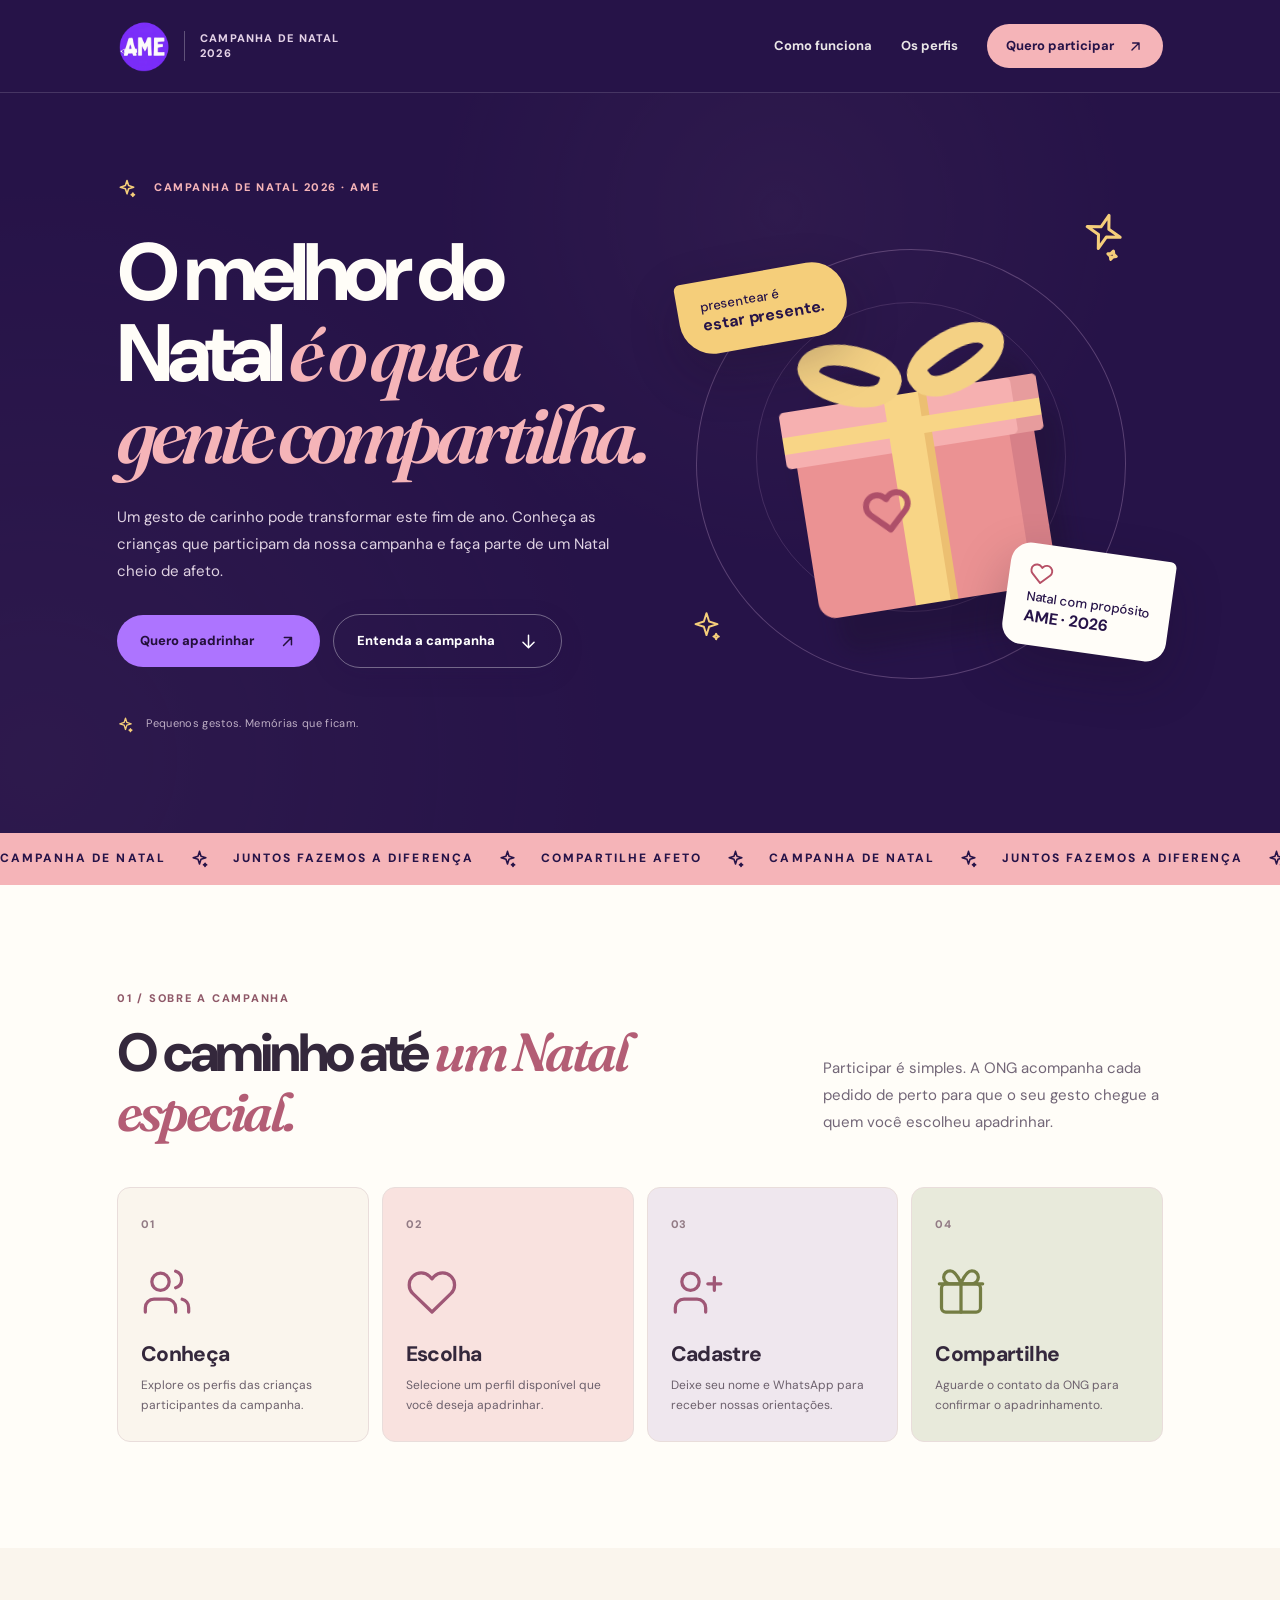
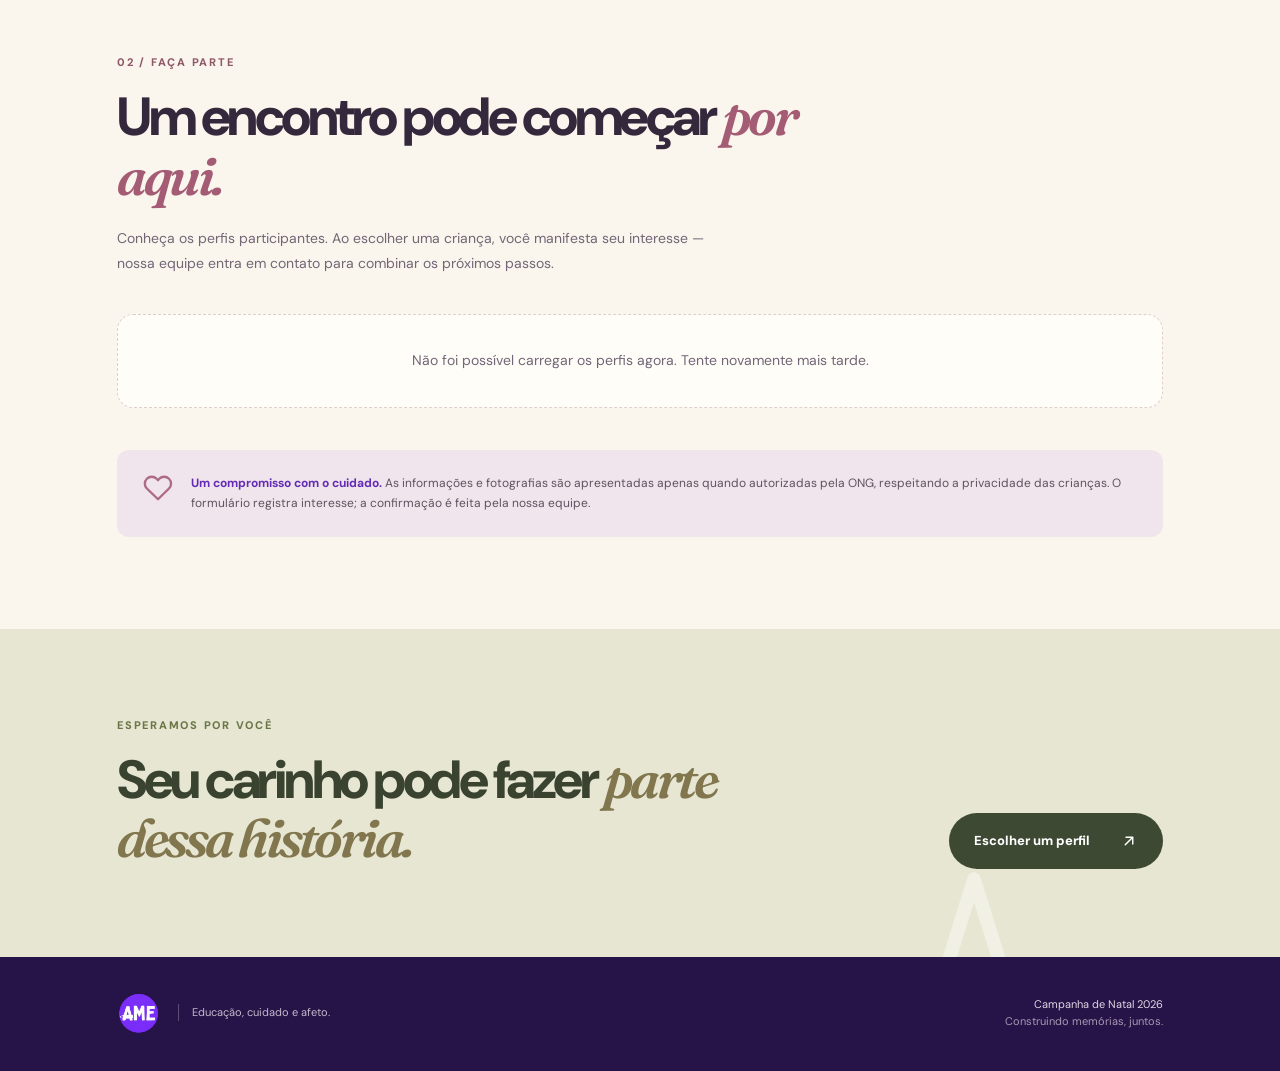
==== commit 3a1885ce: "Aplica identidade AME e atualiza campanha de Natal" ====
--- a/index.html
+++ b/index.html
@@ -3,9 +3,9 @@
 <head>
   <meta charset="utf-8">
   <meta name="viewport" content="width=device-width,initial-scale=1">
-  <meta name="theme-color" content="#321c3c">
-  <meta name="description" content="Natal de Afeto 2026 — conheça os perfis disponíveis e manifeste seu interesse em apadrinhar uma criança na campanha da AME.">
-  <title>Natal de Afeto 2026 | AME</title>
+  <meta name="theme-color" content="#321450">
+  <meta name="description" content="Campanha de Natal 2026 — conheça os perfis disponíveis e manifeste seu interesse em apadrinhar uma criança na campanha da AME.">
+  <title>Campanha de Natal 2026 | AME</title>
   <style>
     :root{--purple:#7149a5;--purple-dark:#452577;--rose:#e2a7c4;--ink:#2c2336;--muted:#655e6d;--border:#e9e1ee;--surface:#fff;--bg:#faf7fc;--radius:20px}
     *{box-sizing:border-box} html{scroll-behavior:smooth} body{margin:0;background:var(--bg);color:var(--ink);font:16px/1.55 -apple-system,BlinkMacSystemFont,"Segoe UI",Arial,sans-serif}
@@ -60,41 +60,50 @@
   <link rel="stylesheet" href="./styles/campaign.css">
 </head>
 <body>
+  <svg class="icon-defs" xmlns="http://www.w3.org/2000/svg" aria-hidden="true" focusable="false">
+    <symbol id="icon-sparkle" viewBox="0 0 24 24"><path d="m12 3 1.9 6.1L20 11l-6.1 1.9L12 19l-1.9-6.1L4 11l6.1-1.9L12 3Z"/><path d="m19 18 .65 1.35L21 20l-1.35.65L19 22l-.65-1.35L17 20l1.35-.65L19 18Z"/></symbol>
+    <symbol id="icon-arrow-up-right" viewBox="0 0 24 24"><path d="M7 17 17 7M8 7h9v9"/></symbol>
+    <symbol id="icon-arrow-down" viewBox="0 0 24 24"><path d="M12 4v16m-7-7 7 7 7-7"/></symbol>
+    <symbol id="icon-heart" viewBox="0 0 24 24"><path d="M20.8 4.6a5.5 5.5 0 0 0-7.8 0L12 5.7l-1.1-1.1a5.5 5.5 0 0 0-7.8 7.8L12 21l8.8-8.6a5.5 5.5 0 0 0 0-7.8Z"/></symbol>
+    <symbol id="icon-users" viewBox="0 0 24 24"><path d="M16 21v-2a4 4 0 0 0-4-4H6a4 4 0 0 0-4 4v2m14-18.8a4 4 0 0 1 0 7.6M22 21v-2a4 4 0 0 0-3-3.87"/><circle cx="9" cy="7" r="4"/></symbol>
+    <symbol id="icon-user-plus" viewBox="0 0 24 24"><path d="M16 21v-2a4 4 0 0 0-4-4H6a4 4 0 0 0-4 4v2m15-13h6m-3-3v6"/><circle cx="9" cy="7" r="4"/></symbol>
+    <symbol id="icon-gift" viewBox="0 0 24 24"><rect x="3" y="8" width="18" height="13" rx="2"/><path d="M12 8v13M2 8h20M12 8H7a3 3 0 0 1 0-6c3 0 5 6 5 6Zm0 0h5a3 3 0 0 0 0-6c-3 0-5 6-5 6Z"/></symbol>
+  </svg>
   <nav class="site-nav" aria-label="Navegação da campanha">
     <div class="wrap nav-inner">
-      <a class="brand-link" href="#inicio" aria-label="AME — início da campanha"><span class="brand-symbol" aria-hidden="true">✳</span><span class="brand-wordmark">ame<span class="brand-dot">.</span></span><span class="brand-caption">Natal de Afeto<br>2026</span></a>
-      <div class="nav-links"><a href="#como-funciona">Como funciona</a><a href="#perfis">Os perfis</a><a class="nav-action" href="#perfis">Quero participar <span aria-hidden="true">↗</span></a></div>
+      <a class="brand-link" href="#inicio" aria-label="AME — início da campanha"><img class="ame-logo" src="./assets/logo-ame.webp" width="56" height="56" alt="Logotipo AME"><span class="brand-caption">Campanha de Natal<br>2026</span></a>
+      <div class="nav-links"><a href="#como-funciona">Como funciona</a><a href="#perfis">Os perfis</a><a class="nav-action" href="#perfis">Quero participar <svg class="icon" aria-hidden="true"><use href="#icon-arrow-up-right"/></svg></a></div>
     </div>
   </nav>
   <header class="hero" id="inicio">
     <div class="wrap hero-inner">
       <div class="hero-copy">
-        <span class="eyebrow"><span class="eyebrow-star" aria-hidden="true">✳</span> Campanha de Natal 2026 · AME</span>
+        <span class="eyebrow"><svg class="icon eyebrow-star" aria-hidden="true"><use href="#icon-sparkle"/></svg> Campanha de Natal 2026 · AME</span>
         <h1>O melhor do Natal <em>é o que a gente compartilha.</em></h1>
         <p>Um gesto de carinho pode transformar este fim de ano. Conheça as crianças que participam da nossa campanha e faça parte de um Natal cheio de afeto.</p>
-        <div class="hero-actions"><a class="hero-primary" href="#perfis">Quero apadrinhar <span aria-hidden="true">↗</span></a><a class="hero-secondary" href="#como-funciona">Entenda a campanha <span aria-hidden="true">↓</span></a></div>
-        <div class="hero-caption"><span class="sparkle" aria-hidden="true">✦</span> Pequenos gestos. Memórias que ficam.</div>
+        <div class="hero-actions"><a class="hero-primary" href="#perfis">Quero apadrinhar <svg class="icon" aria-hidden="true"><use href="#icon-arrow-up-right"/></svg></a><a class="hero-secondary" href="#como-funciona">Entenda a campanha <svg class="icon" aria-hidden="true"><use href="#icon-arrow-down"/></svg></a></div>
+        <div class="hero-caption"><svg class="icon sparkle" aria-hidden="true"><use href="#icon-sparkle"/></svg> Pequenos gestos. Memórias que ficam.</div>
       </div>
       <div class="hero-scene" aria-hidden="true">
         <div class="orbit orbit-one"></div><div class="orbit orbit-two"></div>
-        <span class="scene-star star-one">✳</span><span class="scene-star star-two">✦</span><span class="scene-star star-three">✳</span>
+        <svg class="icon scene-star star-one" aria-hidden="true"><use href="#icon-sparkle"/></svg><svg class="icon scene-star star-two" aria-hidden="true"><use href="#icon-sparkle"/></svg><svg class="icon scene-star star-three" aria-hidden="true"><use href="#icon-sparkle"/></svg>
         <div class="scene-sticker sticker-top">presentear é<br><strong>estar presente.</strong></div>
-        <div class="gift"><div class="gift-lid"></div><div class="gift-box"></div><div class="gift-ribbon-vertical"></div><div class="gift-ribbon-horizontal"></div><div class="gift-bow bow-left"></div><div class="gift-bow bow-right"></div><div class="gift-heart">♥</div></div>
-        <div class="scene-sticker sticker-bottom"><span>♡</span> Natal com propósito<br><strong>AME · 2026</strong></div>
+        <div class="gift"><div class="gift-lid"></div><div class="gift-box"></div><div class="gift-ribbon-vertical"></div><div class="gift-ribbon-horizontal"></div><div class="gift-bow bow-left"></div><div class="gift-bow bow-right"></div><svg class="icon gift-heart" aria-hidden="true"><use href="#icon-heart"/></svg></div>
+        <div class="scene-sticker sticker-bottom"><svg class="icon" aria-hidden="true"><use href="#icon-heart"/></svg> Natal com propósito<br><strong>AME · 2026</strong></div>
       </div>
     </div>
   </header>
 
-  <div class="ribbon" aria-label="Natal de afeto — juntos fazemos a diferença"><div class="ribbon-track" aria-hidden="true"><span>NATAL DE AFETO <b>✳</b> JUNTOS FAZEMOS A DIFERENÇA <b>✳</b> NATAL DE AFETO <b>✳</b> JUNTOS FAZEMOS A DIFERENÇA <b>✳</b></span><span>NATAL DE AFETO <b>✳</b> JUNTOS FAZEMOS A DIFERENÇA <b>✳</b> NATAL DE AFETO <b>✳</b> JUNTOS FAZEMOS A DIFERENÇA <b>✳</b></span></div></div>
+  <div class="ribbon" aria-label="Campanha de Natal — juntos fazemos a diferença"><div class="ribbon-track" aria-hidden="true"><span class="ribbon-segment">CAMPANHA DE NATAL <svg class="icon"><use href="#icon-sparkle"/></svg> JUNTOS FAZEMOS A DIFERENÇA <svg class="icon"><use href="#icon-sparkle"/></svg> COMPARTILHE AFETO <svg class="icon"><use href="#icon-sparkle"/></svg></span><span class="ribbon-segment">CAMPANHA DE NATAL <svg class="icon"><use href="#icon-sparkle"/></svg> JUNTOS FAZEMOS A DIFERENÇA <svg class="icon"><use href="#icon-sparkle"/></svg> COMPARTILHE AFETO <svg class="icon"><use href="#icon-sparkle"/></svg></span><span class="ribbon-segment">CAMPANHA DE NATAL <svg class="icon"><use href="#icon-sparkle"/></svg> JUNTOS FAZEMOS A DIFERENÇA <svg class="icon"><use href="#icon-sparkle"/></svg> COMPARTILHE AFETO <svg class="icon"><use href="#icon-sparkle"/></svg></span></div></div>
 
   <section class="how-section" id="como-funciona" aria-labelledby="how-title">
     <div class="wrap">
       <div class="how-head"><div><span class="section-kicker">01 / SOBRE A CAMPANHA</span><h2 id="how-title">O caminho até <em>um Natal especial.</em></h2></div><p>Participar é simples. A ONG acompanha cada pedido de perto para que o seu gesto chegue a quem você escolheu apadrinhar.</p></div>
       <div class="steps">
-        <article class="step"><span class="step-num">01</span><span class="step-illustration" aria-hidden="true">✦</span><h3>Conheça</h3><p>Explore os perfis das crianças participantes da campanha.</p></article>
-        <article class="step"><span class="step-num">02</span><span class="step-illustration" aria-hidden="true">♡</span><h3>Escolha</h3><p>Selecione um perfil disponível que você deseja apadrinhar.</p></article>
-        <article class="step"><span class="step-num">03</span><span class="step-illustration" aria-hidden="true">↗</span><h3>Cadastre</h3><p>Deixe seu nome e WhatsApp para receber nossas orientações.</p></article>
-        <article class="step"><span class="step-num">04</span><span class="step-illustration" aria-hidden="true">♥</span><h3>Compartilhe</h3><p>Aguarde o contato da ONG para confirmar o apadrinhamento.</p></article>
+        <article class="step"><span class="step-num">01</span><svg class="icon step-illustration" aria-hidden="true"><use href="#icon-users"/></svg><h3>Conheça</h3><p>Explore os perfis das crianças participantes da campanha.</p></article>
+        <article class="step"><span class="step-num">02</span><svg class="icon step-illustration" aria-hidden="true"><use href="#icon-heart"/></svg><h3>Escolha</h3><p>Selecione um perfil disponível que você deseja apadrinhar.</p></article>
+        <article class="step"><span class="step-num">03</span><svg class="icon step-illustration" aria-hidden="true"><use href="#icon-user-plus"/></svg><h3>Cadastre</h3><p>Deixe seu nome e WhatsApp para receber nossas orientações.</p></article>
+        <article class="step"><span class="step-num">04</span><svg class="icon step-illustration" aria-hidden="true"><use href="#icon-gift"/></svg><h3>Compartilhe</h3><p>Aguarde o contato da ONG para confirmar o apadrinhamento.</p></article>
       </div>
     </div>
   </section>
@@ -122,11 +131,11 @@
     </nav>
     <div id="status-area" class="empty" role="status" aria-live="polite">Estamos organizando os perfis para a campanha de apadrinhamento.</div>
     <div class="grid" id="cards" aria-live="polite"></div>
-    <div class="note"><span class="note-icon" aria-hidden="true">♡</span><div><strong>Um compromisso com o cuidado.</strong><span> As informações e fotografias são apresentadas apenas quando autorizadas pela ONG, respeitando a privacidade das crianças. O formulário registra interesse; a confirmação é feita pela nossa equipe.</span></div></div>
+    <div class="note"><svg class="icon note-icon" aria-hidden="true"><use href="#icon-heart"/></svg><div><strong>Um compromisso com o cuidado.</strong><span> As informações e fotografias são apresentadas apenas quando autorizadas pela ONG, respeitando a privacidade das crianças. O formulário registra interesse; a confirmação é feita pela nossa equipe.</span></div></div>
     </div>
   </main>
-  <section class="closing"><div class="wrap closing-inner"><div><span class="section-kicker">ESPERAMOS POR VOCÊ</span><h2>Seu carinho pode fazer <em>parte dessa história.</em></h2></div><a href="#perfis">Escolher um perfil <span aria-hidden="true">↗</span></a></div><span class="closing-star" aria-hidden="true">✳</span></section>
-  <footer><div class="wrap footer-inner"><div class="footer-brand"><span class="brand-symbol" aria-hidden="true">✳</span><strong>ame<span>.</span></strong><small>Educação, cuidado e afeto.</small></div><p>Campanha Natal de Afeto 2026<br><span>Construindo memórias, juntos.</span></p></div></footer>
+  <section class="closing"><div class="wrap closing-inner"><div><span class="section-kicker">ESPERAMOS POR VOCÊ</span><h2>Seu carinho pode fazer <em>parte dessa história.</em></h2></div><a href="#perfis">Escolher um perfil <svg class="icon" aria-hidden="true"><use href="#icon-arrow-up-right"/></svg></a></div><svg class="icon closing-star" aria-hidden="true"><use href="#icon-sparkle"/></svg></section>
+  <footer><div class="wrap footer-inner"><div class="footer-brand"><img class="ame-logo" src="./assets/logo-ame.webp" width="44" height="44" alt="Logotipo AME"><small>Educação, cuidado e afeto.</small></div><p>Campanha de Natal 2026<br><span>Construindo memórias, juntos.</span></p></div></footer>
 
   <dialog id="interest" aria-labelledby="dialog-title">
     <form class="modal-body" id="form-interest">
@@ -149,7 +158,7 @@
       <input type="text" id="field-trap" name="website" class="honeypot" tabindex="-1" autocomplete="off" aria-hidden="true">
       <div id="turnstile-container" class="captcha" aria-label="Verificação de segurança"></div>
       <p class="form-message" id="form-message" role="status" aria-live="polite"></p>
-      <button class="cta" type="submit" id="submit-interest">Registrar meu interesse <span aria-hidden="true">↗</span></button>
+      <button class="cta" type="submit" id="submit-interest">Registrar meu interesse <svg class="icon" aria-hidden="true"><use href="#icon-arrow-up-right"/></svg></button>
     </form>
   </dialog>
   <script src="./js/config.js"></script>
@@ -170,6 +179,20 @@
     let activeFilter='todos';
     let captchaToken='';
     let captchaWidgetId=null;
+    function keepRibbonContinuous(){
+      const track=document.querySelector('.ribbon-track');
+      const original=track && track.querySelector('.ribbon-segment');
+      if(!original)return;
+      track.replaceChildren(original);
+      const width=original.getBoundingClientRect().width;
+      if(!width)return;
+      const copies=Math.max(3,Math.ceil(window.innerWidth/width)+2);
+      for(let i=1;i<copies;i++)track.appendChild(original.cloneNode(true));
+      track.style.setProperty('--ribbon-distance','-'+width+'px');
+      track.style.setProperty('--ribbon-duration',Math.max(12,width/38)+'s');
+    }
+    keepRibbonContinuous();
+    window.addEventListener('resize',keepRibbonContinuous);
     function prepareCaptcha(){
       if(!config.turnstileSiteKey || !window.turnstile){
         formMessage.textContent='A validação de segurança está em preparação. Tente novamente mais tarde.';
@@ -200,13 +223,16 @@
       if(text!==undefined)el.textContent=String(text);
       return el;
     }
+    function publicFirstName(profile){
+      return (profile.nome_exibicao||'').trim().split(/\s+/)[0] || 'Perfil '+profile.codigo;
+    }
     function makeCard(profile){
       const card=makeElement('article','card');
       const image=makeElement('div','photo');
       if(profile.foto_url && /^https:\/\//.test(profile.foto_url)){
         const img=document.createElement('img');
         img.src=profile.foto_url;
-        img.alt='Imagem autorizada do '+(profile.nome_exibicao||'perfil');
+        img.alt='Imagem autorizada do perfil de '+publicFirstName(profile);
         img.loading='lazy';
         img.referrerPolicy='no-referrer';
         img.className='profile-photo';
@@ -218,12 +244,12 @@
       const status=makeElement('span','tag '+(profile.situacao==='em_contato'?'contact':profile.situacao==='confirmado'?'sponsored':''),categories[profile.situacao]);
       image.appendChild(status);
       const content=makeElement('div','info');
-      content.appendChild(makeElement('h3','',profile.nome_exibicao || 'Perfil '+profile.codigo));
+      content.appendChild(makeElement('h3','',publicFirstName(profile)));
       content.appendChild(makeElement('p','age',profile.idade+' anos'));
       const details=makeElement('div','details');
-      const roupa=makeElement('div','','Roupa');
+      const roupa=makeElement('div','','Camisa');
       roupa.appendChild(makeElement('strong','','Tamanho '+profile.tamanho_roupa));
-      const calcado=makeElement('div','','Calçado');
+      const calcado=makeElement('div','','Sapato');
       calcado.appendChild(makeElement('strong','','Nº '+profile.tamanho_calcado));
       details.append(roupa,calcado);
       content.appendChild(details);
@@ -233,7 +259,7 @@
       button.disabled=profile.situacao!=='disponivel' || !config.submissionsEnabled;
       button.addEventListener('click',function(){
         selectedProfile=profile;
-        document.getElementById('chosen-profile').textContent='Você selecionou '+(profile.nome_exibicao || 'o perfil '+profile.codigo)+'.';
+        document.getElementById('chosen-profile').textContent='Você selecionou '+publicFirstName(profile)+'.';
         form.reset();
         formMessage.textContent='';
         formMessage.classList.remove('success-message');
--- a/styles/campaign.css
+++ b/styles/campaign.css
@@ -1,7 +1,7 @@
-/* Natal de Afeto — visual público. A lógica de cadastro permanece no HTML. */
+/* Campanha de Natal — visual público. A lógica de cadastro permanece no HTML. */
 :root {
-  --plum: #331d3d;
-  --plum-deep: #25112f;
+  --plum: #642cb5;
+  --plum-deep: #261348;
   --cream: #faf5ed;
   --paper: #fffdf8;
   --pink: #f5b4b8;
@@ -11,7 +11,7 @@
   --ink: #34283c;
   --muted: #726677;
   --border: #e7dcd8;
-  --purple: #674783;
+  --purple: #9148f5;
 }
 * { box-sizing: border-box; }
 html { scroll-behavior: smooth; scroll-padding-top: 90px; }
@@ -102,7 +102,7 @@
 .grid { grid-template-columns: repeat(3,minmax(0,1fr)); gap: 23px; }
 .card { border-radius: 15px; border: 1px solid #e9ddd7; background: var(--paper); box-shadow: none; transition: transform .2s ease,box-shadow .2s ease; }
 .card:hover { transform: translateY(-4px); box-shadow: 0 17px 35px #4b2b3816; }
-.photo { height: 280px; background: linear-gradient(135deg,#e8dee7,#f5c9c7); overflow: hidden; }.photo::after { content: '✳'; position: absolute; bottom: -67px; right: -17px; font-size: 240px; color: #ffffff30; z-index: 0; line-height: 1; }.photo > svg { position: relative; z-index: 1; stroke: #b695b2; }.photo .profile-photo { position: relative; z-index: 1; object-position: center 35%; }.photo .tag { z-index: 2; right: 15px; top: 15px; }
+.photo { height: 280px; background: linear-gradient(135deg,#e8dee7,#f5c9c7); overflow: hidden; }.photo::after { content: ''; position: absolute; bottom: -67px; right: -17px; font-size: 240px; color: #ffffff30; z-index: 0; line-height: 1; }.photo > svg { position: relative; z-index: 1; stroke: #b695b2; }.photo .profile-photo { position: relative; z-index: 1; object-position: center 35%; }.photo .tag { z-index: 2; right: 15px; top: 15px; }
 .tag { font-size: 10px; font-weight: 800; letter-spacing: .03em; padding: 8px 12px; border-radius: 100px; }.tag.contact { background: #ffecc6; color: #805b1f; }.tag.sponsored { background: #e9ddef; color: #553166; }
 .info { padding: 23px 25px 25px; }.info h3 { font-size: 23px; font-weight: 800; letter-spacing: -.04em; margin-bottom: 0; }.age { font-size: 12px; margin-bottom: 16px; }.details { gap: 12px; font-size: 11px; padding-block: 17px 21px; }.details strong { font-size: 14px; font-weight: 800; }
 .cta { background: var(--plum); color: white; border-radius: 8px; padding: 15px 14px; font-size: 13px; letter-spacing: .01em; transition: background .2s; }.cta:not(:disabled):hover { background: #54305d; }.cta:disabled { background: #ece5e4; color: #938b92; }
@@ -119,3 +119,39 @@
 @media (max-width: 800px) { .nav-links a:not(.nav-action) { display: none; }.hero-inner { grid-template-columns: 1fr; min-height: 0; padding-block: 54px 40px; }.hero-copy { max-width: 630px; }.hero h1 { font-size: clamp(3.5rem,10vw,6rem); }.hero-scene { height: 320px; transform: scale(.65); transform-origin: 50% 0; margin: 0 auto -105px; }.how-head { grid-template-columns: 1fr; gap: 17px; }.how-head p { max-width: 560px; }.steps { grid-template-columns: repeat(2,minmax(0,1fr)); }.step { min-height: 225px; }.gallery-section { padding-block: 75px; }.grid { grid-template-columns: repeat(2,minmax(0,1fr)); }.photo { height: 230px; }.closing-inner { align-items: start; flex-direction: column; } }
 @media (max-width: 560px) { .wrap { padding-inline: 20px; }.nav-inner { min-height: 73px; }.brand-symbol { width: 36px; height: 36px; font-size: 25px; }.brand-wordmark { font-size: 30px; }.brand-caption { font-size: 8px; padding-left: 10px; margin-left: 2px; }.nav-links .nav-action { font-size: 0; padding: 11px 13px; }.nav-action span { font-size: 21px; padding: 0; }.hero-inner { padding-block: 54px 28px; }.hero-copy { padding: 0; }.hero h1 { font-size: clamp(3.1rem, 13.2vw, 4.4rem); margin: 23px 0; }.hero p { font-size: 13px; line-height: 1.8; }.hero-actions { align-items: stretch; }.hero-actions a { flex: 1; gap: 8px; font-size: 11px; padding: 15px 17px; }.hero-caption { margin-top: 32px; }.hero-scene { height: 240px; margin-bottom: -90px; transform: scale(.51); width: 460px; margin-left: calc(50% - 230px); }.ribbon { height: 43px; }.ribbon-track { font-size: 10px; }.ribbon-track b { font-size: 17px; }.how-section { padding-block: 72px; }.how-head h2, .heading h2, .closing h2 { font-size: clamp(2.45rem,10vw,3.2rem); }.how-head p { font-size: 13px; }.steps { gap: 9px; }.step { min-height: 215px; padding: 17px; }.step-illustration { font-size: 40px; height: 65px; }.step h3 { font-size: 18px; }.step p { font-size: 11px; }.gallery-section { padding-block: 70px; }.heading { gap: 20px; }.heading .subtitle { margin-top: 15px; }.stats { width: 100%; }.stat { flex: 1; min-width: 0; padding: 11px 5px; }.stat strong { font-size: 25px; }.stat span { font-size: 9px; }.grid { grid-template-columns: 1fr; gap: 18px; }.photo { height: 290px; }.info { padding: 22px; }.filters { gap: 8px; }.filter { padding: 9px 11px; font-size: 11px; }.count { margin: 6px 0 0; }.note { padding: 18px; }.closing { padding-block: 64px 68px; }.closing a { width: 100%; text-align: center; }.footer-inner { align-items: start; flex-direction: column; }.footer-inner p { text-align: left; }.modal-body { padding: 25px 22px; } }
 @media (prefers-reduced-motion: reduce) { *,*::before,*::after { scroll-behavior: auto !important; transition: none !important; animation: none !important; } }
+
+/* Marca AME, iconografia vetorial e faixa contínua. */
+.icon-defs { position: absolute; width: 0; height: 0; overflow: hidden; }
+.icon { width: 20px; height: 20px; display: inline-block; flex: none; vertical-align: middle; fill: none; stroke: currentColor; stroke-width: 1.9; stroke-linecap: round; stroke-linejoin: round; }
+.ame-logo { object-fit: contain; display: block; flex: none; }
+.brand-link .ame-logo { width: 55px; height: 55px; }
+.brand-link .brand-caption { margin-left: 2px; font-size: 11px; }
+.nav-action .icon { margin-left: 10px; width: 17px; height: 17px; }
+.eyebrow-star { color: var(--gold); margin-right: 9px; width: 20px; height: 20px; }
+.hero-actions .hero-primary { background: #ad74ff; color: #24103c; }
+.hero-actions a .icon { width: 19px; height: 19px; }
+.sparkle { color: var(--gold); margin-right: 9px; width: 17px; height: 17px; }
+.scene-star { position: absolute; color: var(--gold); stroke-width: 1.4; }
+.star-one { width: 52px; height: 52px; }
+.star-two { width: 33px; height: 33px; }
+.star-three { width: 28px; height: 28px; color: var(--pink); }
+.sticker-bottom .icon { width: 24px; height: 24px; color: #b75167; display: block; margin-bottom: 4px; }
+.gift-heart { width: 48px; height: 48px; left: 61px; top: 142px; stroke-width: 3; }
+.ribbon-track { display: flex; white-space: nowrap; width: max-content; animation: move-ribbon var(--ribbon-duration, 26s) linear infinite; will-change: transform; }
+.ribbon-track .ribbon-segment { display: inline-flex; flex: none; align-items: center; gap: 24px; padding-right: 24px; }
+.ribbon-segment .icon { width: 19px; height: 19px; stroke-width: 2; }
+@keyframes move-ribbon { to { transform: translateX(var(--ribbon-distance, -33.333333%)); } }
+.step-illustration { width: 52px; height: 91px; display: block; padding-block: 13px; stroke-width: 1.5; }
+.photo::after { content: ''; bottom: -80px; right: -58px; width: 240px; height: 240px; border: 26px solid #ffffff30; border-radius: 50%; }
+.note-icon { width: 30px; height: 30px; }
+.closing a .icon { margin-left: 27px; width: 18px; height: 18px; }
+.closing-star { width: 330px; height: 330px; stroke-width: 1; }
+.footer-brand .ame-logo { width: 44px; height: 44px; }
+.modal-body .cta .icon { margin-left: 10px; width: 16px; height: 16px; }
+@media (max-width: 560px) {
+  .brand-link .ame-logo { width: 42px; height: 42px; }
+  .nav-action .icon { width: 21px; height: 21px; margin: 0; }
+  .ribbon-track .ribbon-segment { gap: 17px; padding-right: 17px; }
+  .ribbon-segment .icon { width: 16px; height: 16px; }
+  .step-illustration { width: 40px; height: 65px; padding-block: 9px; }
+}
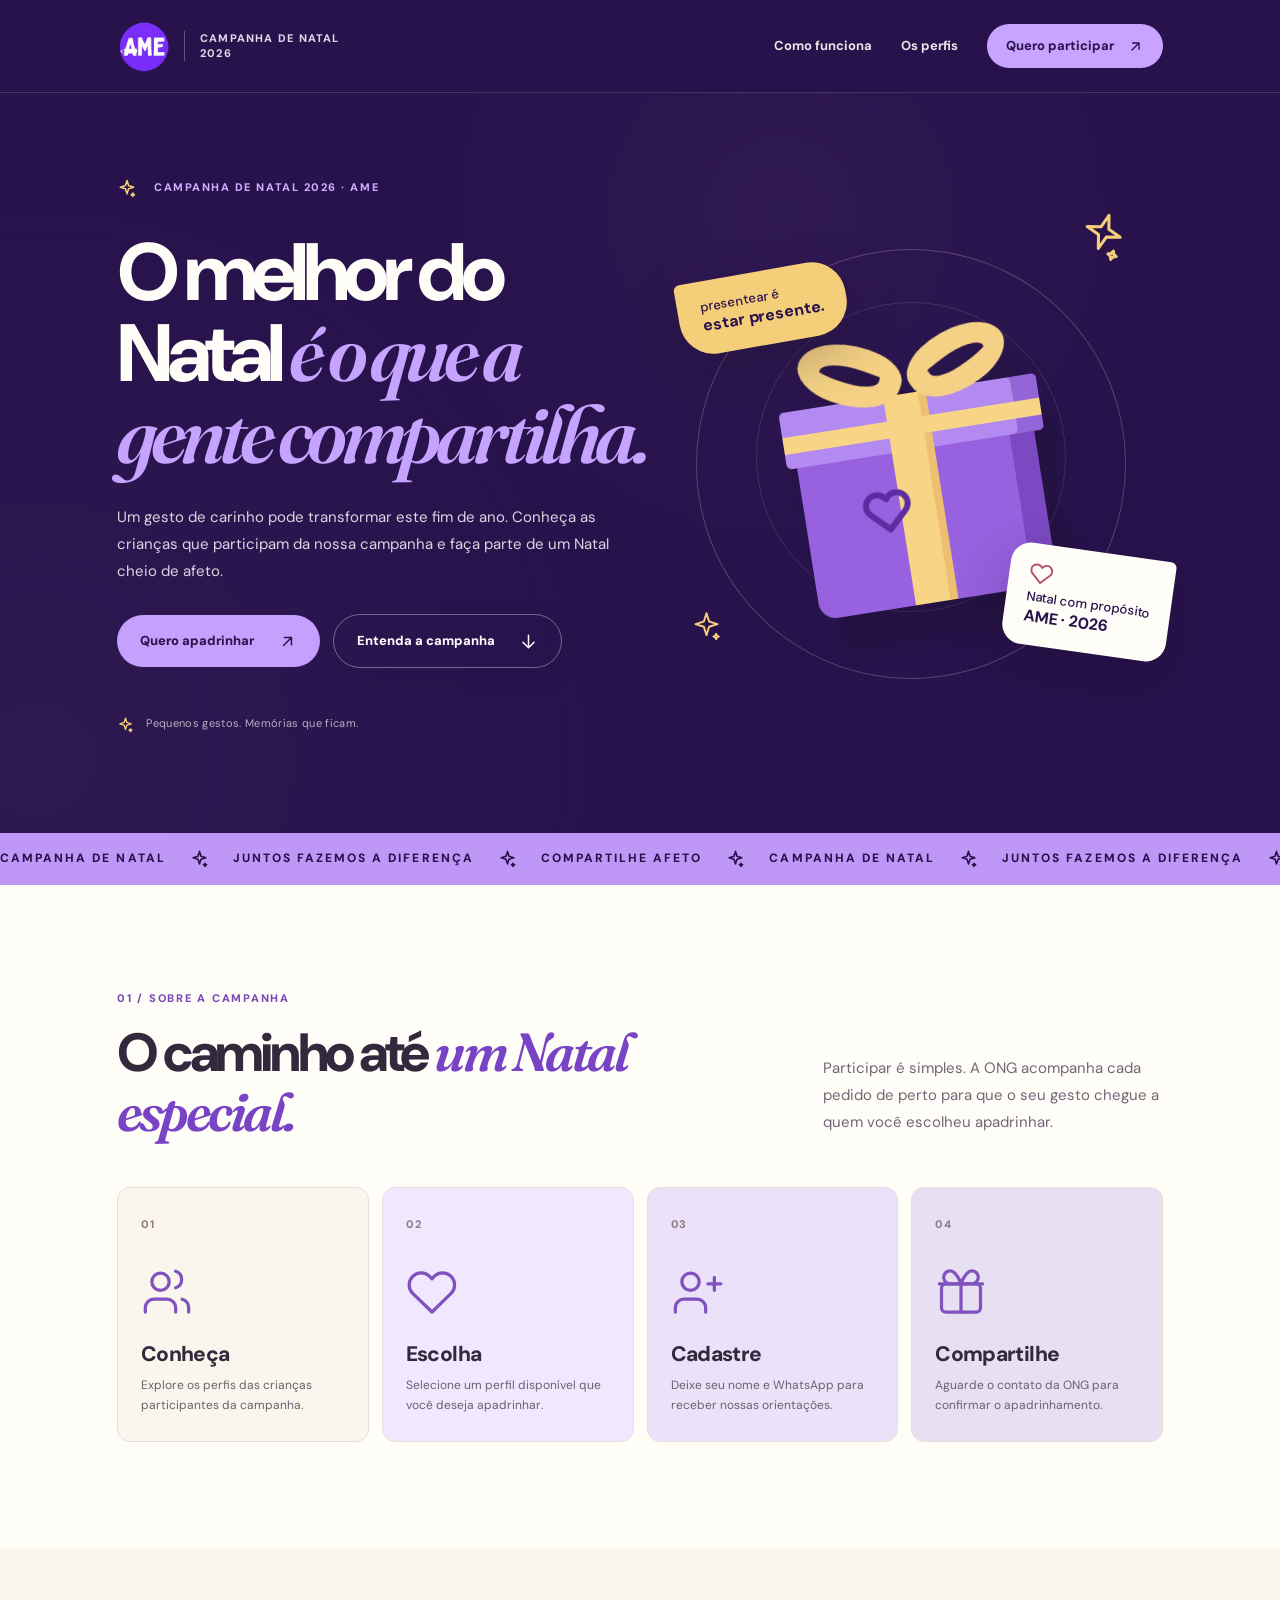
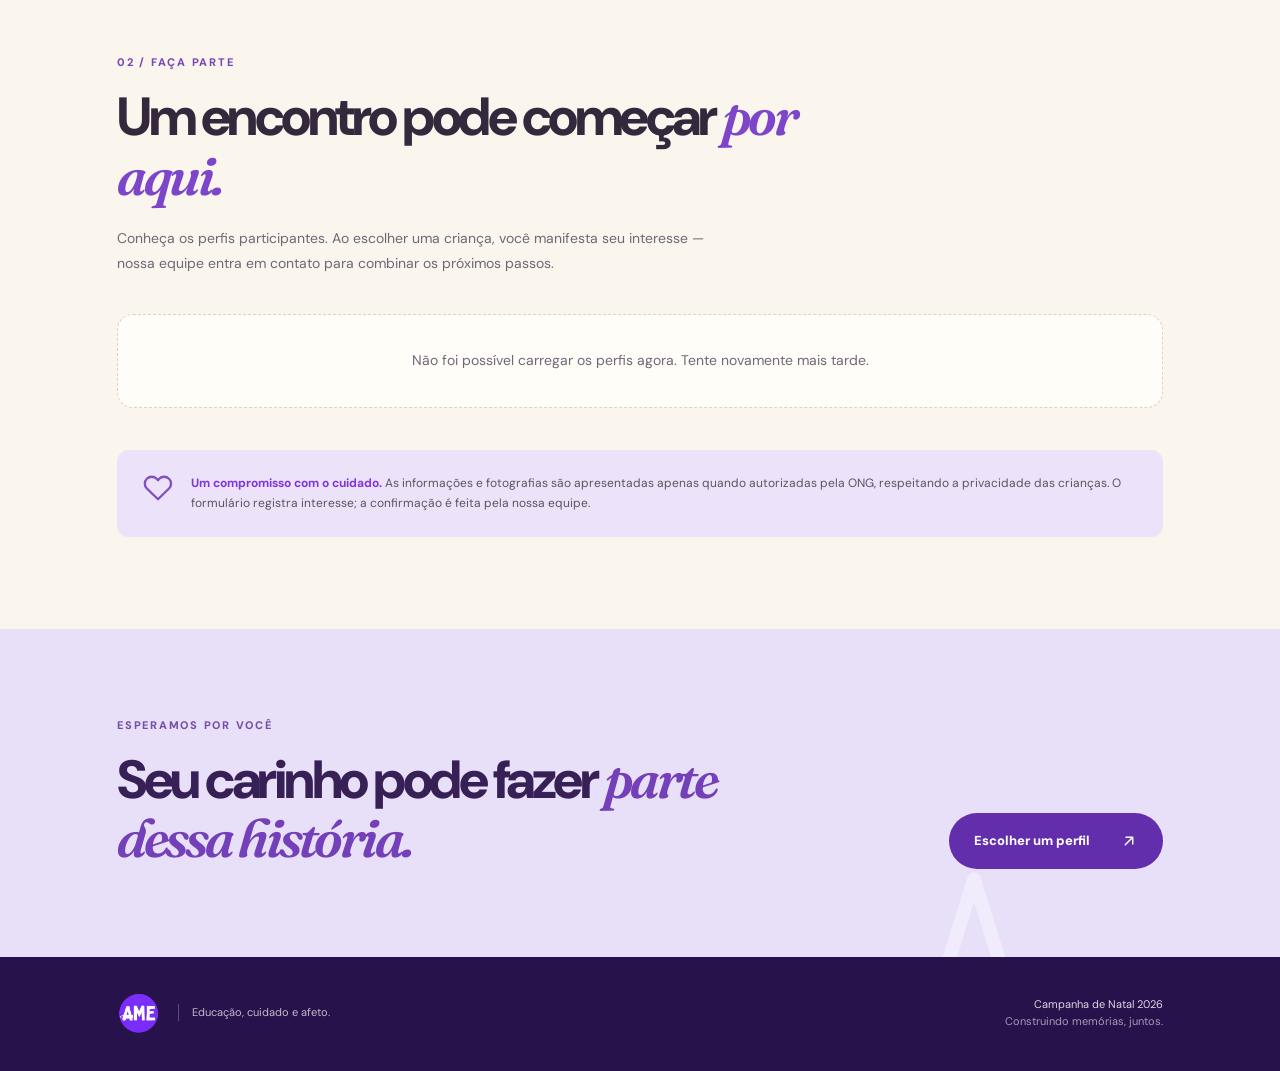
==== commit 800d8502: "Exibe tamanhos pendentes com indicação a confirmar" ====
--- a/index.html
+++ b/index.html
@@ -248,9 +248,11 @@
       content.appendChild(makeElement('p','age',profile.idade+' anos'));
       const details=makeElement('div','details');
       const roupa=makeElement('div','','Camisa');
-      roupa.appendChild(makeElement('strong','','Tamanho '+profile.tamanho_roupa));
+      const shirtSize=String(profile.tamanho_roupa||'').trim();
+      roupa.appendChild(makeElement('strong','',/^a confirmar$/i.test(shirtSize)?'A confirmar':'Tamanho '+shirtSize));
       const calcado=makeElement('div','','Sapato');
-      calcado.appendChild(makeElement('strong','','Nº '+profile.tamanho_calcado));
+      const shoeSize=String(profile.tamanho_calcado||'').trim();
+      calcado.appendChild(makeElement('strong','',/^a confirmar$/i.test(shoeSize)?'A confirmar':'Nº '+shoeSize));
       details.append(roupa,calcado);
       content.appendChild(details);
       const button=makeElement('button','cta',profile.situacao==='disponivel'?'Quero apadrinhar':'Indisponível no momento');
--- a/styles/campaign.css
+++ b/styles/campaign.css
@@ -155,3 +155,50 @@
   .ribbon-segment .icon { width: 16px; height: 16px; }
   .step-illustration { width: 40px; height: 65px; padding-block: 9px; }
 }
+
+/* Direção cromática: o roxo do logotipo é a cor dominante da AME. */
+:root {
+  --plum: #8135da;
+  --plum-deep: #27124c;
+  --purple: #8d42f1;
+  --pink: #c7a4ff;
+  --coral: #a578e7;
+  --rose: #e2d2fa;
+}
+.nav-links .nav-action { background:#c8a3ff; }
+.hero h1 em { color:#c5a3ff; }
+.hero-actions .hero-primary { background:#c6a0ff; color:#291348; }
+.eyebrow { color:#ceaeff; }
+.ribbon { background:#bf97f7; }
+.section-kicker { color:#7a47b6; }
+.how-head h2 em { color:#7943c5; }
+.heading h2 em { color:#7d46ca; }
+.step:nth-child(2) { background:#f1e7ff; }
+.step:nth-child(3) { background:#ebe2fa; }
+.step:nth-child(4) { background:#e7e0f3; }
+.step-illustration, .step:nth-child(4) .step-illustration { color:#8052be; }
+.gift-box { background:#9861df; box-shadow:inset -25px 0 #7b49c2; }
+.gift-lid { background:#b38aef; box-shadow:inset -26px 0 #9365d9; }
+.gift-heart { color:#5b2da1; }
+.photo { height:307px; background:linear-gradient(145deg,#f0e6ff,#d9c1fa); }
+.photo::before { content:''; position:absolute; z-index:0; width:262px; height:262px; border-radius:50%; background:#fffdfb; box-shadow:0 12px 35px #48256824; }
+.photo .profile-photo { width:240px; height:240px; object-fit:contain; object-position:center; position:relative; z-index:1; border-radius:50%; }
+.photo > svg:not(.icon) { position:relative; z-index:1; width:130px; height:130px; }
+.info h3 { color:#4d237f; }
+.note { background:#ece3fa; }
+.note-icon { color:#8151c0; }
+.closing { background:#e8dff8; }
+.closing h2 { color:#372055; }
+.closing h2 em { color:#7440b9; }
+.closing .section-kicker { color:#784da7; }
+.closing a { background:#622eab; }
+@media (max-width:800px) {
+  .photo { height:280px; }
+  .photo::before { width:230px; height:230px; }
+  .photo .profile-photo { width:211px; height:211px; }
+}
+@media (max-width:560px) {
+  .photo { height:292px; }
+  .photo::before { width:248px; height:248px; }
+  .photo .profile-photo { width:228px; height:228px; }
+}
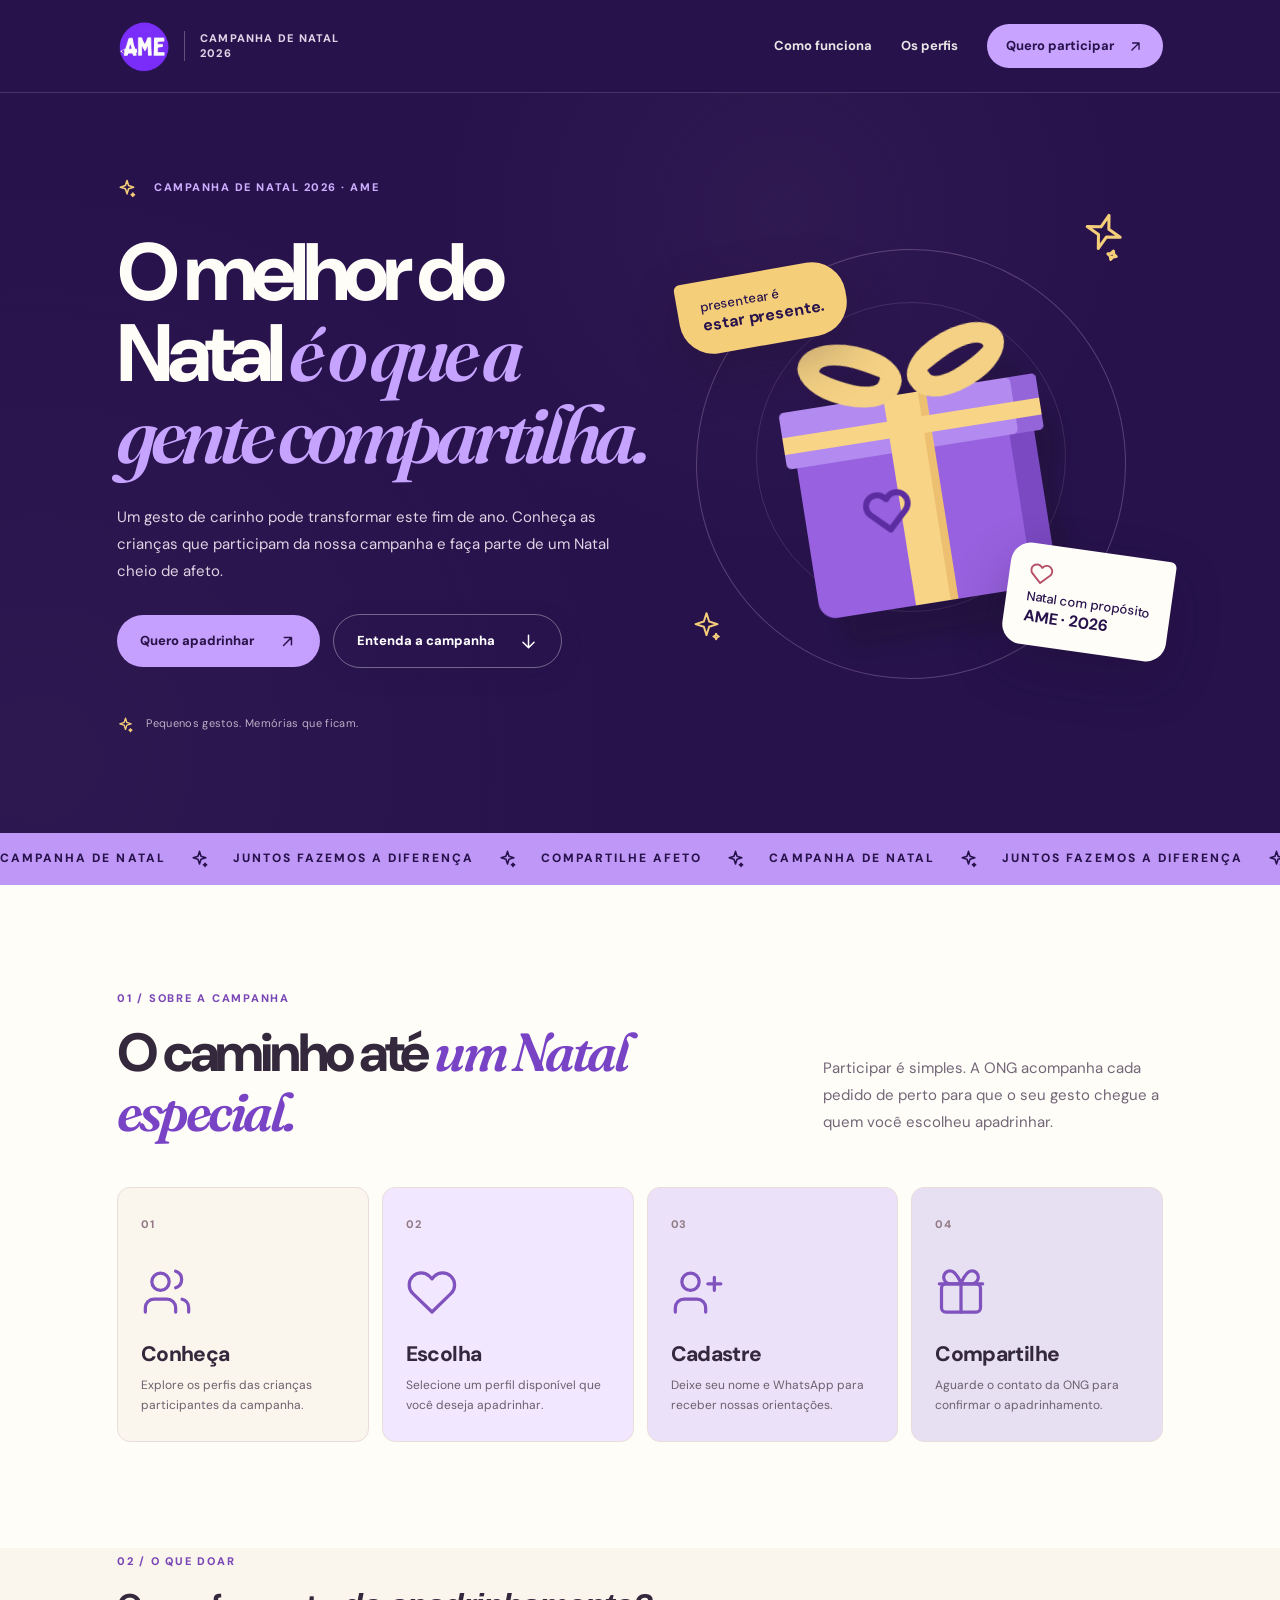
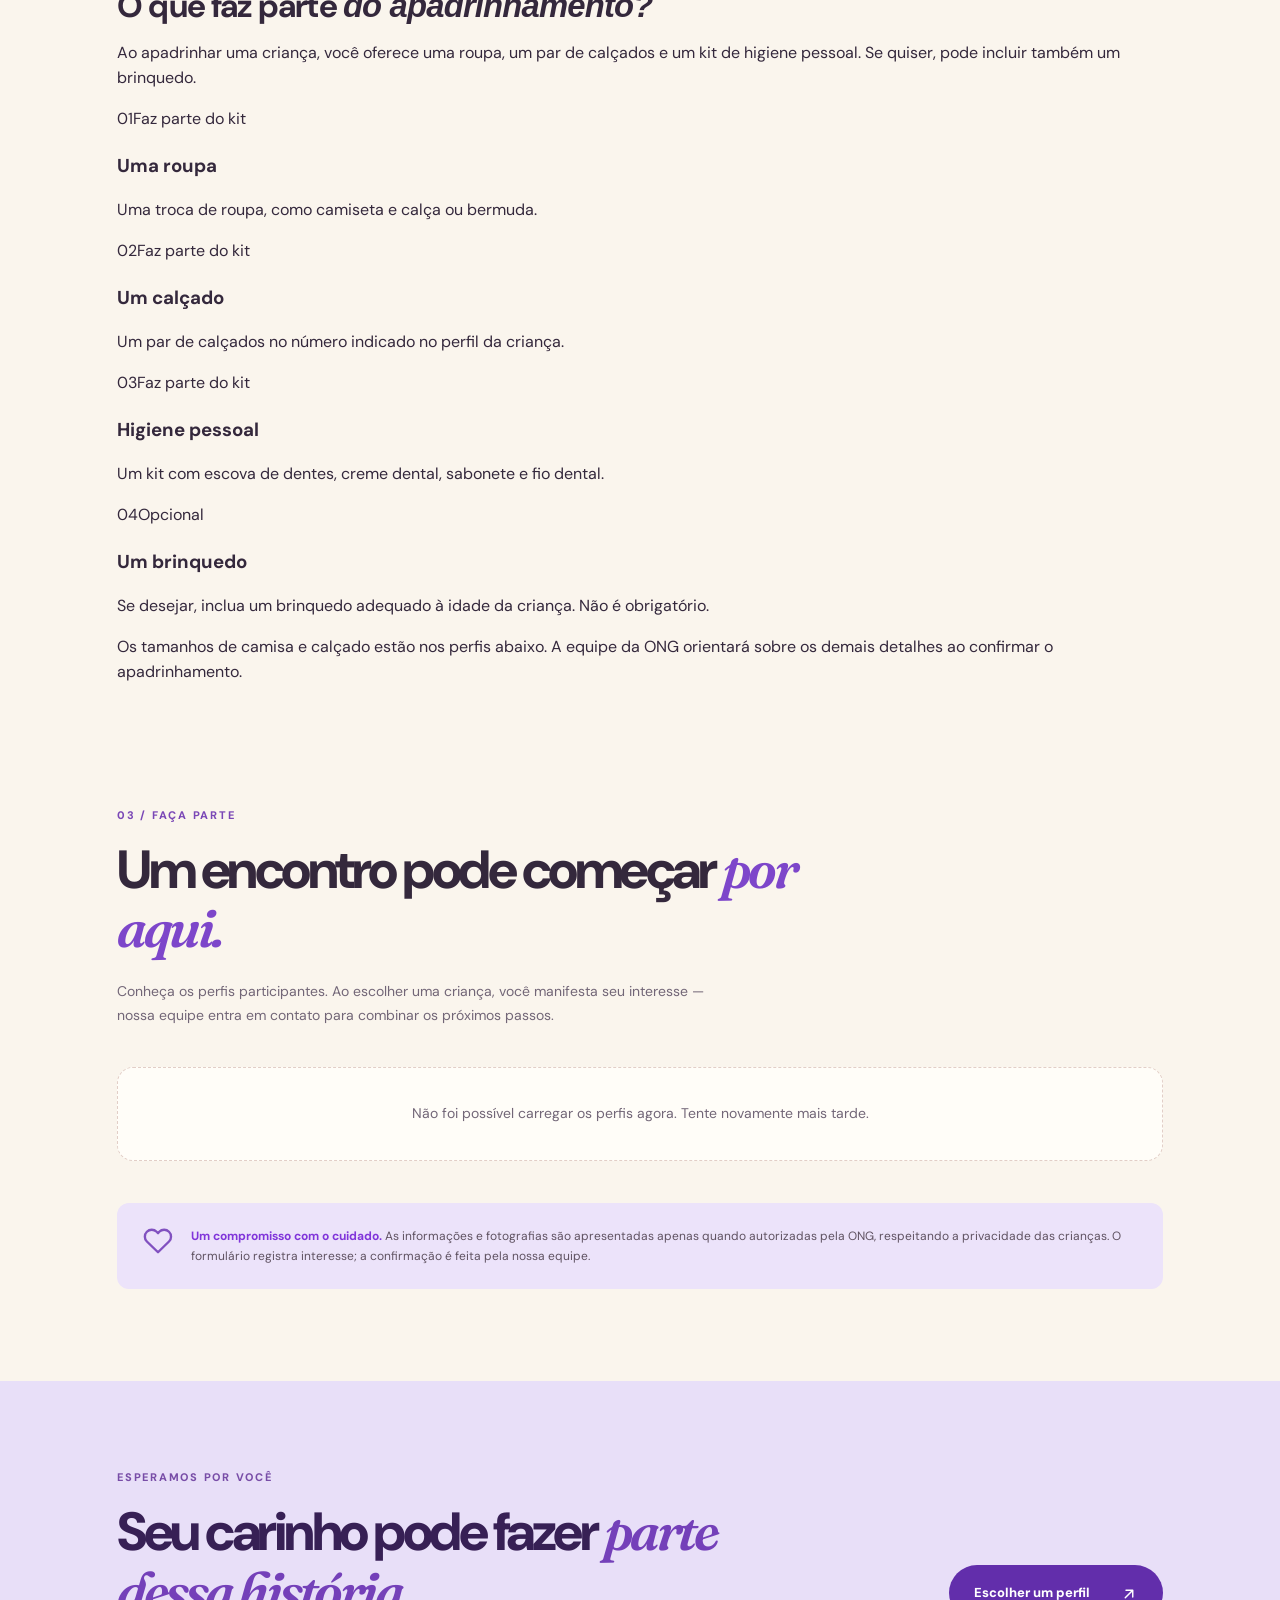
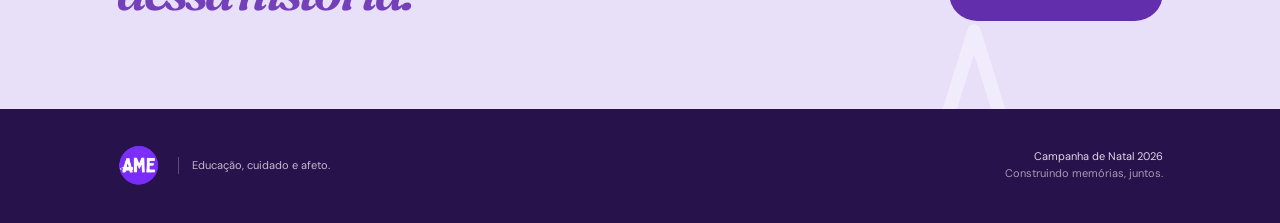
==== commit 628e5c82: "Explica itens do apadrinhamento e presente opcional" ====
--- a/index.html
+++ b/index.html
@@ -108,9 +108,44 @@
     </div>
   </section>
 
+  <section class="gift-guide" id="o-que-doar" aria-labelledby="gift-guide-title">
+    <div class="wrap">
+      <div class="gift-guide-head">
+        <div>
+          <span class="section-kicker">02 / O QUE DOAR</span>
+          <h2 id="gift-guide-title">O que faz parte <em>do apadrinhamento?</em></h2>
+        </div>
+        <p>Ao apadrinhar uma criança, você oferece uma roupa, um par de calçados e um kit de higiene pessoal. Se quiser, pode incluir também um brinquedo.</p>
+      </div>
+      <div class="gift-guide-grid">
+        <article class="gift-guide-item">
+          <div class="gift-guide-top"><span class="gift-guide-number">01</span><span class="gift-guide-status">Faz parte do kit</span></div>
+          <h3>Uma roupa</h3>
+          <p>Uma troca de roupa, como camiseta e calça ou bermuda.</p>
+        </article>
+        <article class="gift-guide-item">
+          <div class="gift-guide-top"><span class="gift-guide-number">02</span><span class="gift-guide-status">Faz parte do kit</span></div>
+          <h3>Um calçado</h3>
+          <p>Um par de calçados no número indicado no perfil da criança.</p>
+        </article>
+        <article class="gift-guide-item">
+          <div class="gift-guide-top"><span class="gift-guide-number">03</span><span class="gift-guide-status">Faz parte do kit</span></div>
+          <h3>Higiene pessoal</h3>
+          <p>Um kit com escova de dentes, creme dental, sabonete e fio dental.</p>
+        </article>
+        <article class="gift-guide-item gift-guide-optional">
+          <div class="gift-guide-top"><span class="gift-guide-number">04</span><span class="gift-guide-status">Opcional</span></div>
+          <h3>Um brinquedo</h3>
+          <p>Se desejar, inclua um brinquedo adequado à idade da criança. Não é obrigatório.</p>
+        </article>
+      </div>
+      <p class="gift-guide-footnote">Os tamanhos de camisa e calçado estão nos perfis abaixo. A equipe da ONG orientará sobre os demais detalhes ao confirmar o apadrinhamento.</p>
+    </div>
+  </section>
+
   <main class="gallery-section" id="perfis">
     <div class="wrap">
-    <span class="section-kicker">02 / FAÇA PARTE</span>
+    <span class="section-kicker">03 / FAÇA PARTE</span>
     <div class="heading">
       <div>
         <h2>Um encontro pode começar <em>por aqui.</em></h2>
@@ -145,6 +180,7 @@
       </div>
       <p id="chosen-profile"></p>
       <p class="modal-instruction">Deixe seus dados para que nossa equipe converse com você sobre os próximos passos. É rapidinho!</p>
+      <p class="modal-gift-note"><strong>O que doar:</strong> roupa, calçado e kit de higiene pessoal (escova de dentes, creme dental, sabonete e fio dental). <strong>Brinquedo opcional.</strong></p>
       <label class="field">Nome completo
         <input id="field-name" name="nome" type="text" maxlength="120" autocomplete="name" required>
       </label>
@@ -183,16 +219,20 @@
       const track=document.querySelector('.ribbon-track');
       const original=track && track.querySelector('.ribbon-segment');
       if(!original)return;
-      track.replaceChildren(original);
+      const group=document.createElement('span');
+      group.className='ribbon-group';
+      group.appendChild(original);
+      track.replaceChildren(group);
       const width=original.getBoundingClientRect().width;
       if(!width)return;
-      const copies=Math.max(3,Math.ceil(window.innerWidth/width)+2);
-      for(let i=1;i<copies;i++)track.appendChild(original.cloneNode(true));
-      track.style.setProperty('--ribbon-distance','-'+width+'px');
-      track.style.setProperty('--ribbon-duration',Math.max(12,width/38)+'s');
+      const copies=Math.max(2,Math.ceil(window.innerWidth/width)+1);
+      for(let i=1;i<copies;i++)group.appendChild(original.cloneNode(true));
+      track.appendChild(group.cloneNode(true));
+      track.style.setProperty('--ribbon-duration',Math.max(12,group.getBoundingClientRect().width/38)+'s');
     }
     keepRibbonContinuous();
     window.addEventListener('resize',keepRibbonContinuous);
+    if(document.fonts)document.fonts.ready.then(keepRibbonContinuous);
     function prepareCaptcha(){
       if(!config.turnstileSiteKey || !window.turnstile){
         formMessage.textContent='A validação de segurança está em preparação. Tente novamente mais tarde.';
@@ -250,7 +290,7 @@
       const roupa=makeElement('div','','Camisa');
       const shirtSize=String(profile.tamanho_roupa||'').trim();
       roupa.appendChild(makeElement('strong','',/^a confirmar$/i.test(shirtSize)?'A confirmar':'Tamanho '+shirtSize));
-      const calcado=makeElement('div','','Sapato');
+      const calcado=makeElement('div','','Calçado');
       const shoeSize=String(profile.tamanho_calcado||'').trim();
       calcado.appendChild(makeElement('strong','',/^a confirmar$/i.test(shoeSize)?'A confirmar':'Nº '+shoeSize));
       details.append(roupa,calcado);
@@ -280,7 +320,7 @@
       const visible=activeFilter==='todos'?perfis:perfis.filter(function(profile){return profile.situacao===activeFilter;});
       visible.forEach(function(profile){cards.appendChild(makeCard(profile));});
       if(!visible.length)cards.appendChild(makeElement('p','empty','Nenhum perfil encontrado nesta categoria.'));
-      document.getElementById('result-count').textContent=visible.length+' perfil(is) exibido(s)';
+      document.getElementById('result-count').textContent=visible.length===1?'1 perfil exibido':visible.length+' perfis exibidos';
     }
     async function loadProfiles(){
       if(!endpoint){
--- a/styles/campaign.css
+++ b/styles/campaign.css
@@ -75,10 +75,10 @@
 .bow-left { left: 16px; transform: rotate(28deg); }.bow-right { left: 124px; transform: rotate(-28deg) scaleX(-1); }
 .gift-heart { position: absolute; z-index: 5; left: 45px; top: 145px; font-size: 48px; color: #ae4f69; }
 
-.ribbon { height: 52px; background: var(--pink); color: var(--plum-deep); overflow: hidden; display: flex; align-items: center; }
+.ribbon { position: relative; height: 52px; background: var(--pink); color: var(--plum-deep); overflow: hidden; display: flex; align-items: center; }
 .ribbon-track { display: flex; white-space: nowrap; animation: move-ribbon 32s linear infinite; width: max-content; font-weight: 800; font-size: 12px; letter-spacing: .17em; }
 .ribbon-track span { padding-right: 20px; }.ribbon-track b { font-size: 22px; vertical-align: -3px; font-weight: 400; padding: 0 25px; }
-@keyframes move-ribbon { to { transform: translateX(-50%); } }
+@keyframes move-ribbon { from { transform: translate3d(0,0,0); } to { transform: translate3d(-50%,0,0); } }
 
 .section-kicker { display: inline-block; font-size: 11px; font-weight: 800; letter-spacing: .16em; color: #8f5868; text-transform: uppercase; margin-bottom: 16px; }
 .how-section { padding-block: 100px 106px; background: var(--paper); }
@@ -118,7 +118,10 @@
 @media (max-width: 1050px) { .hero h1 { font-size: clamp(3.5rem,6vw,5.6rem); }.hero-inner { grid-template-columns: 1.08fr .92fr; }.hero-scene { transform: scale(.85); transform-origin: center; margin-inline: -30px; }.how-head { grid-template-columns: 1fr 300px; gap: 30px; }.steps { gap: 10px; }.step { padding: 19px; }.grid { gap: 15px; } }
 @media (max-width: 800px) { .nav-links a:not(.nav-action) { display: none; }.hero-inner { grid-template-columns: 1fr; min-height: 0; padding-block: 54px 40px; }.hero-copy { max-width: 630px; }.hero h1 { font-size: clamp(3.5rem,10vw,6rem); }.hero-scene { height: 320px; transform: scale(.65); transform-origin: 50% 0; margin: 0 auto -105px; }.how-head { grid-template-columns: 1fr; gap: 17px; }.how-head p { max-width: 560px; }.steps { grid-template-columns: repeat(2,minmax(0,1fr)); }.step { min-height: 225px; }.gallery-section { padding-block: 75px; }.grid { grid-template-columns: repeat(2,minmax(0,1fr)); }.photo { height: 230px; }.closing-inner { align-items: start; flex-direction: column; } }
 @media (max-width: 560px) { .wrap { padding-inline: 20px; }.nav-inner { min-height: 73px; }.brand-symbol { width: 36px; height: 36px; font-size: 25px; }.brand-wordmark { font-size: 30px; }.brand-caption { font-size: 8px; padding-left: 10px; margin-left: 2px; }.nav-links .nav-action { font-size: 0; padding: 11px 13px; }.nav-action span { font-size: 21px; padding: 0; }.hero-inner { padding-block: 54px 28px; }.hero-copy { padding: 0; }.hero h1 { font-size: clamp(3.1rem, 13.2vw, 4.4rem); margin: 23px 0; }.hero p { font-size: 13px; line-height: 1.8; }.hero-actions { align-items: stretch; }.hero-actions a { flex: 1; gap: 8px; font-size: 11px; padding: 15px 17px; }.hero-caption { margin-top: 32px; }.hero-scene { height: 240px; margin-bottom: -90px; transform: scale(.51); width: 460px; margin-left: calc(50% - 230px); }.ribbon { height: 43px; }.ribbon-track { font-size: 10px; }.ribbon-track b { font-size: 17px; }.how-section { padding-block: 72px; }.how-head h2, .heading h2, .closing h2 { font-size: clamp(2.45rem,10vw,3.2rem); }.how-head p { font-size: 13px; }.steps { gap: 9px; }.step { min-height: 215px; padding: 17px; }.step-illustration { font-size: 40px; height: 65px; }.step h3 { font-size: 18px; }.step p { font-size: 11px; }.gallery-section { padding-block: 70px; }.heading { gap: 20px; }.heading .subtitle { margin-top: 15px; }.stats { width: 100%; }.stat { flex: 1; min-width: 0; padding: 11px 5px; }.stat strong { font-size: 25px; }.stat span { font-size: 9px; }.grid { grid-template-columns: 1fr; gap: 18px; }.photo { height: 290px; }.info { padding: 22px; }.filters { gap: 8px; }.filter { padding: 9px 11px; font-size: 11px; }.count { margin: 6px 0 0; }.note { padding: 18px; }.closing { padding-block: 64px 68px; }.closing a { width: 100%; text-align: center; }.footer-inner { align-items: start; flex-direction: column; }.footer-inner p { text-align: left; }.modal-body { padding: 25px 22px; } }
-@media (prefers-reduced-motion: reduce) { *,*::before,*::after { scroll-behavior: auto !important; transition: none !important; animation: none !important; } }
+@media (prefers-reduced-motion: reduce) {
+  *,*::before,*::after { scroll-behavior: auto !important; transition: none !important; animation: none !important; }
+  .ribbon-track { animation: move-ribbon var(--ribbon-duration, 26s) linear infinite !important; }
+}
 
 /* Marca AME, iconografia vetorial e faixa contínua. */
 .icon-defs { position: absolute; width: 0; height: 0; overflow: hidden; }
@@ -138,9 +141,10 @@
 .sticker-bottom .icon { width: 24px; height: 24px; color: #b75167; display: block; margin-bottom: 4px; }
 .gift-heart { width: 48px; height: 48px; left: 61px; top: 142px; stroke-width: 3; }
 .ribbon-track { display: flex; white-space: nowrap; width: max-content; animation: move-ribbon var(--ribbon-duration, 26s) linear infinite; will-change: transform; }
+.ribbon-track .ribbon-group { display: flex; flex: none; width: max-content; padding-right: 0; }
 .ribbon-track .ribbon-segment { display: inline-flex; flex: none; align-items: center; gap: 24px; padding-right: 24px; }
 .ribbon-segment .icon { width: 19px; height: 19px; stroke-width: 2; }
-@keyframes move-ribbon { to { transform: translateX(var(--ribbon-distance, -33.333333%)); } }
+
 .step-illustration { width: 52px; height: 91px; display: block; padding-block: 13px; stroke-width: 1.5; }
 .photo::after { content: ''; bottom: -80px; right: -58px; width: 240px; height: 240px; border: 26px solid #ffffff30; border-radius: 50%; }
 .note-icon { width: 30px; height: 30px; }
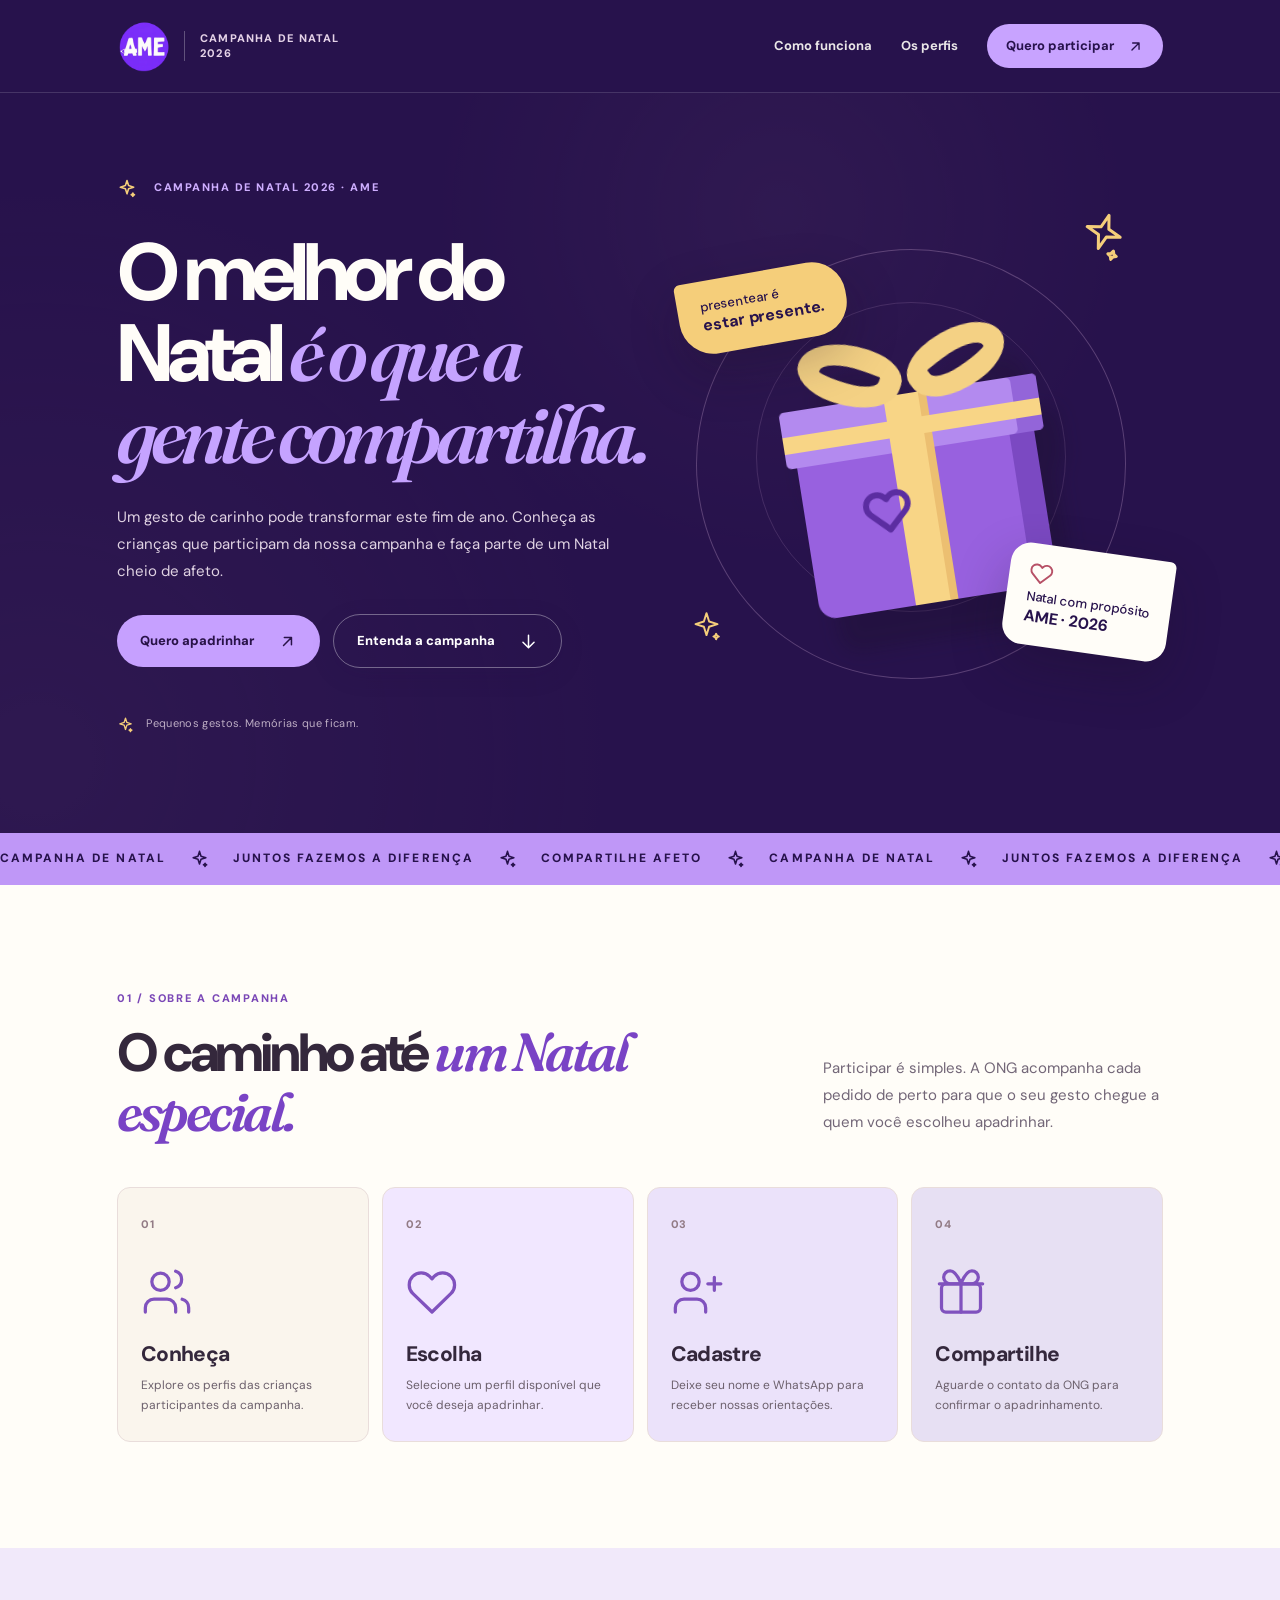
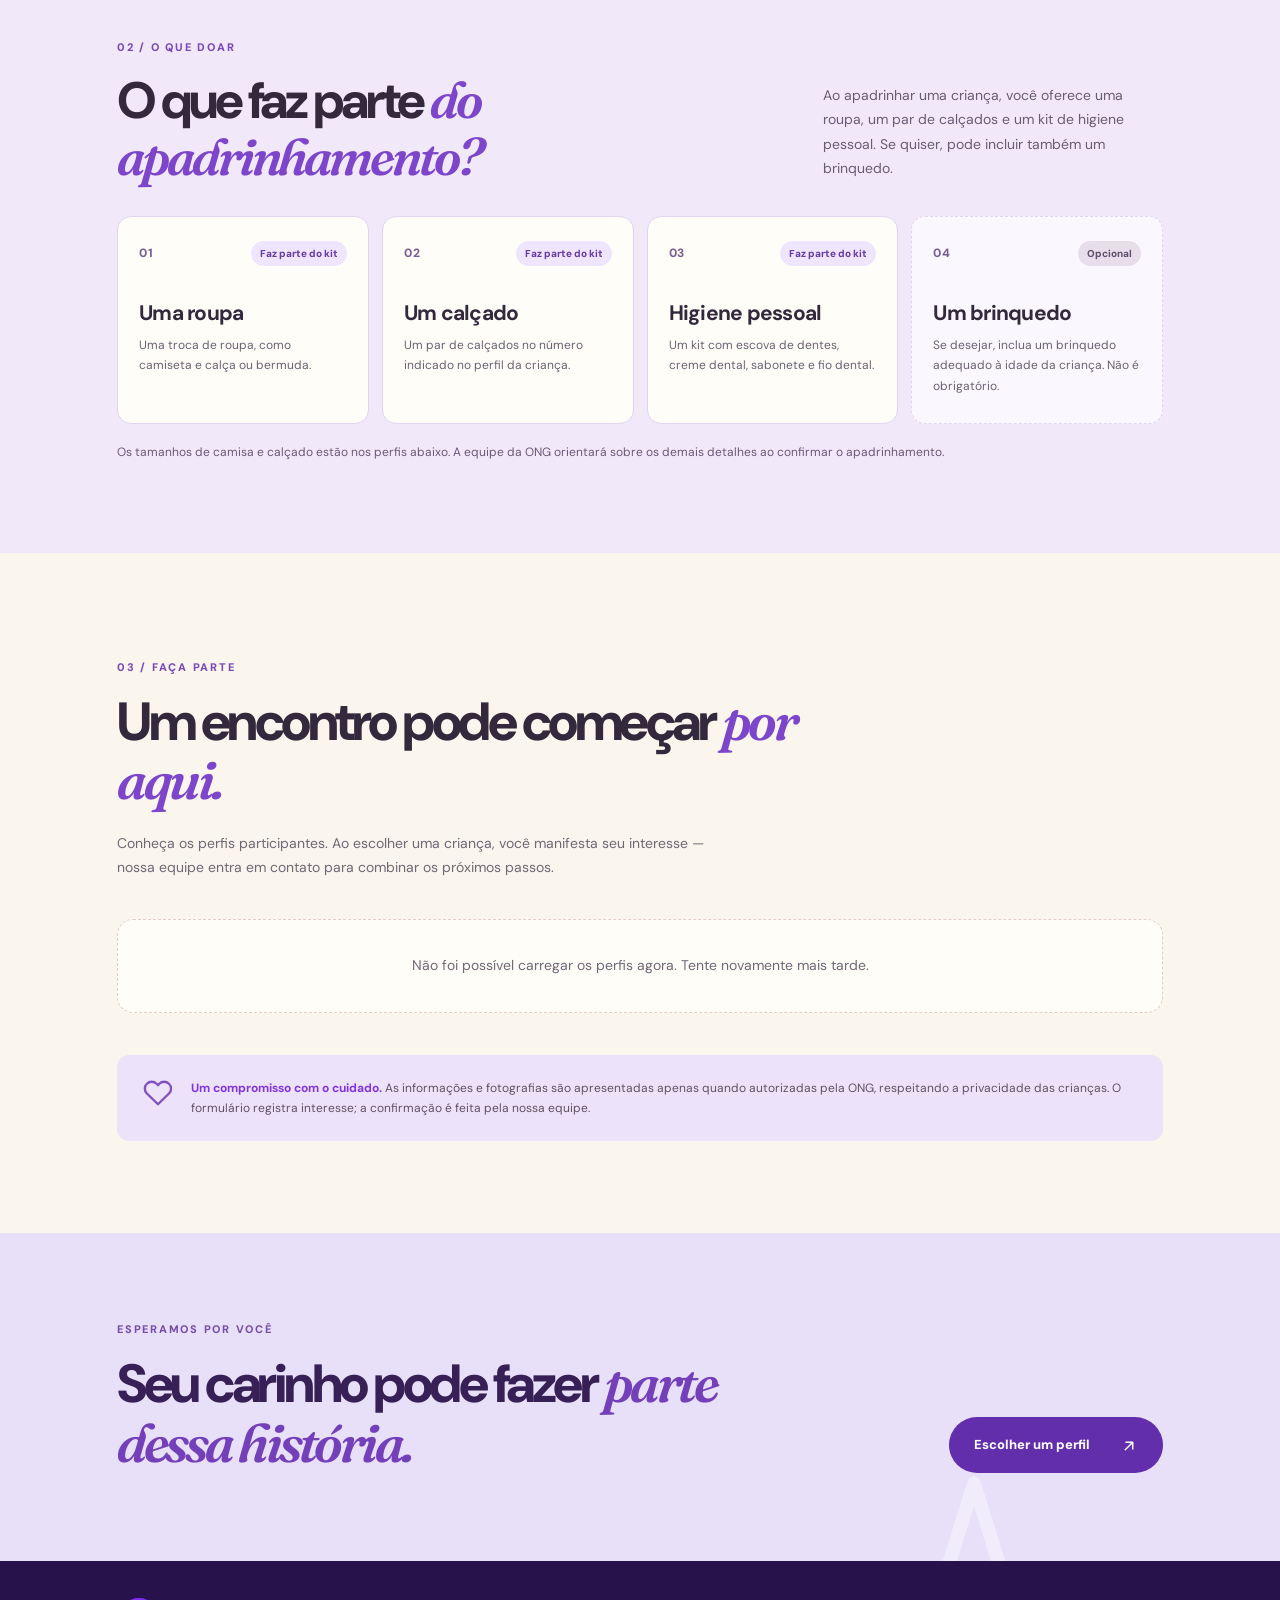
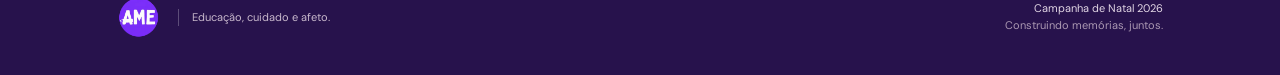
==== commit 08fd5276: "Avisa o Wix quando um interesse é enviado (conversão Google Ads) Added postMessage to notify Wix for" ====
--- a/index.html
+++ b/index.html
@@ -393,6 +393,7 @@
         form.reset();
         formMessage.classList.add('success-message');
         formMessage.textContent='Recebemos seu interesse! A equipe da ONG entrará em contato pelo telefone informado.';
+        try{ if(window.parent!==window) window.parent.postMessage({tipo:'ame_interesse_apadrinhamento'},'https://www.maiseducacao.org'); }catch(e){} // avisa o Wix para registrar a conversão do Google Ads
         selectedProfile=null;
         await loadProfiles();
       }catch(error){
--- a/styles/campaign.css
+++ b/styles/campaign.css
@@ -206,3 +206,37 @@
   .photo::before { width:248px; height:248px; }
   .photo .profile-photo { width:228px; height:228px; }
 }
+
+/* Guia de presentes para o apadrinhamento. */
+.gift-guide { background: #f1e9fa; padding: 86px 0 90px; }
+.gift-guide-head { display: grid; grid-template-columns: minmax(0, 1fr) 340px; gap: 60px; align-items: end; margin-bottom: 30px; }
+.gift-guide-head h2 { max-width: 760px; font-size: clamp(2.3rem, 4vw, 4.25rem); line-height: 1.09; letter-spacing: -.06em; font-weight: 800; margin: 0; }
+.gift-guide-head h2 em { color: #7d46ca; font-family: 'Fraunces', Georgia, serif; font-weight: 600; }
+.gift-guide-head > p { margin: 0 0 5px; color: #695d73; font-size: 14px; line-height: 1.75; }
+.gift-guide-grid { display: grid; grid-template-columns: repeat(4, minmax(0, 1fr)); gap: 13px; }
+.gift-guide-item { min-width: 0; background: #fffdf8; border: 1px solid #e1d5ef; border-radius: 14px; padding: 24px 21px 27px; }
+.gift-guide-top { display: flex; align-items: center; justify-content: space-between; gap: 8px; margin-bottom: 35px; }
+.gift-guide-number { font: 800 12px 'DM Sans', sans-serif; letter-spacing: .08em; color: #785f91; }
+.gift-guide-status { font-size: 10px; line-height: 1.3; font-weight: 800; padding: 6px 9px; background: #f0e5ff; color: #673ba1; border-radius: 100px; white-space: nowrap; }
+.gift-guide-item h3 { margin: 0 0 9px; font-size: 21px; letter-spacing: -.035em; line-height: 1.2; }
+.gift-guide-item p { margin: 0; color: #6c6073; font-size: 12px; line-height: 1.7; }
+.gift-guide-optional { background: #faf7ff; border-style: dashed; }
+.gift-guide-optional .gift-guide-status { background: #e7deec; color: #5d506c; }
+.gift-guide-footnote { color: #685879; margin: 19px 0 0; font-size: 12px; line-height: 1.65; }
+.modal-body .modal-gift-note { margin: -2px 0 19px; border-left: 3px solid #8d42f1; border-radius: 0 7px 7px 0; padding: 11px 13px; background: #f2e9fb; color: #554462; font-size: 12px; line-height: 1.6; }
+.modal-gift-note strong { color: #50316f; }
+@media (max-width: 900px) {
+  .gift-guide-head { grid-template-columns: 1fr; gap: 18px; }
+  .gift-guide-head > p { max-width: 640px; }
+  .gift-guide-grid { grid-template-columns: repeat(2, minmax(0, 1fr)); }
+}
+@media (max-width: 560px) {
+  .gift-guide { padding: 65px 0 68px; }
+  .gift-guide-head h2 { font-size: clamp(2.2rem, 10vw, 3rem); }
+  .gift-guide-head > p { font-size: 13px; }
+  .gift-guide-grid { gap: 10px; }
+  .gift-guide-item { padding: 17px 14px 19px; }
+  .gift-guide-top { align-items: start; flex-direction: column; gap: 8px; margin-bottom: 21px; }
+  .gift-guide-item h3 { font-size: 18px; }
+  .gift-guide-item p { font-size: 11px; }
+}
